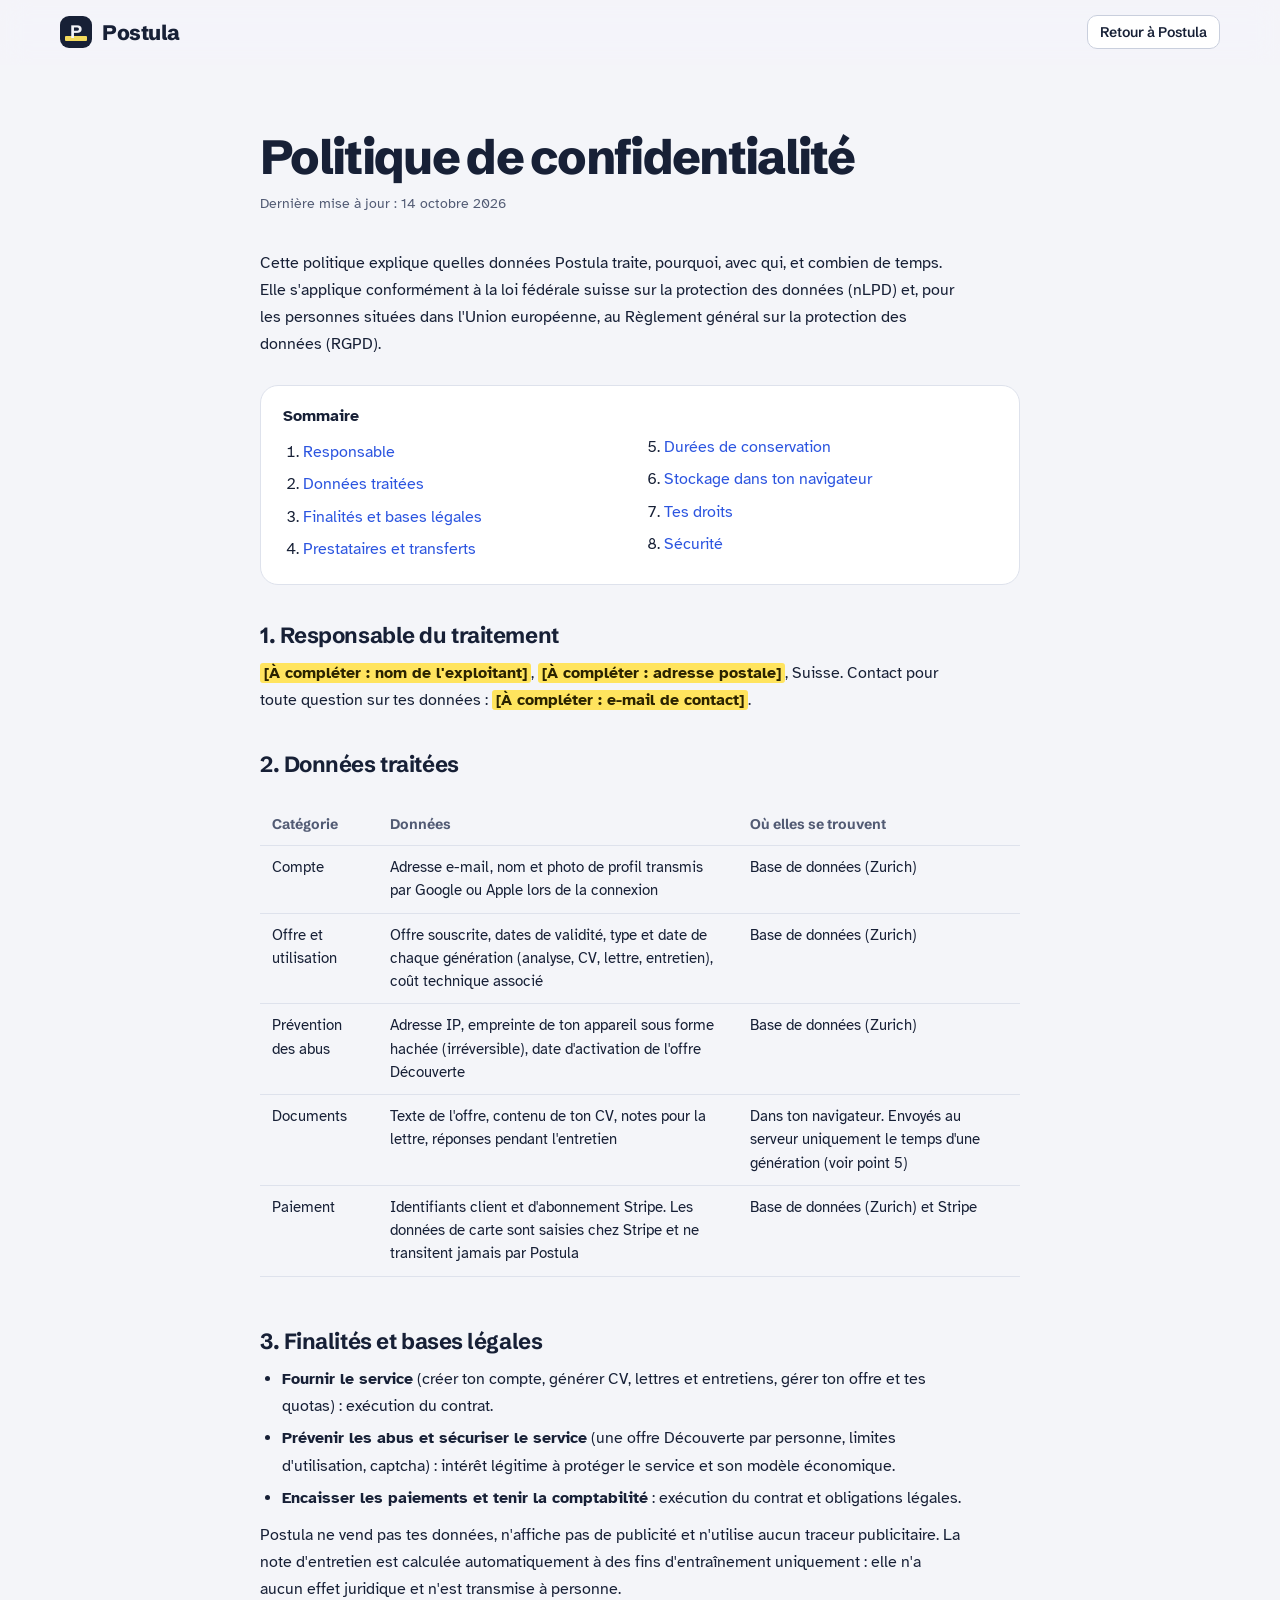
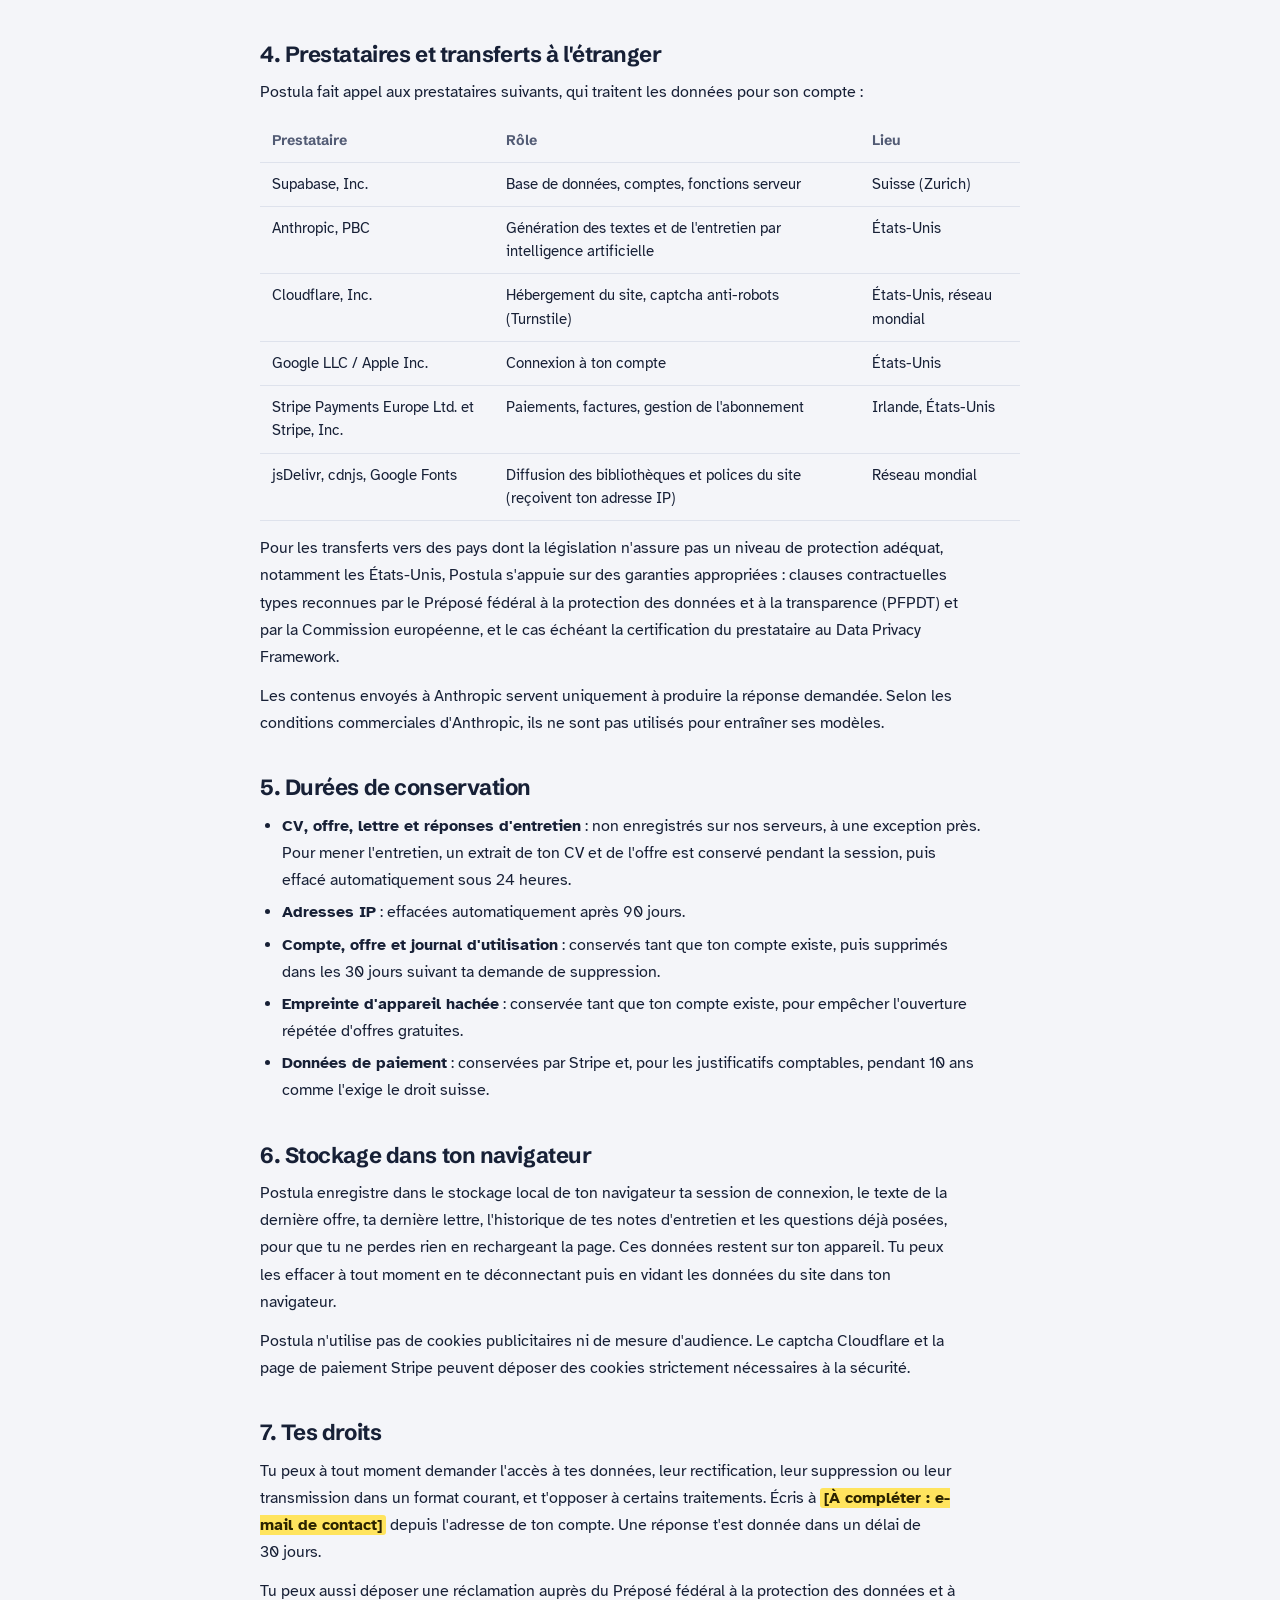
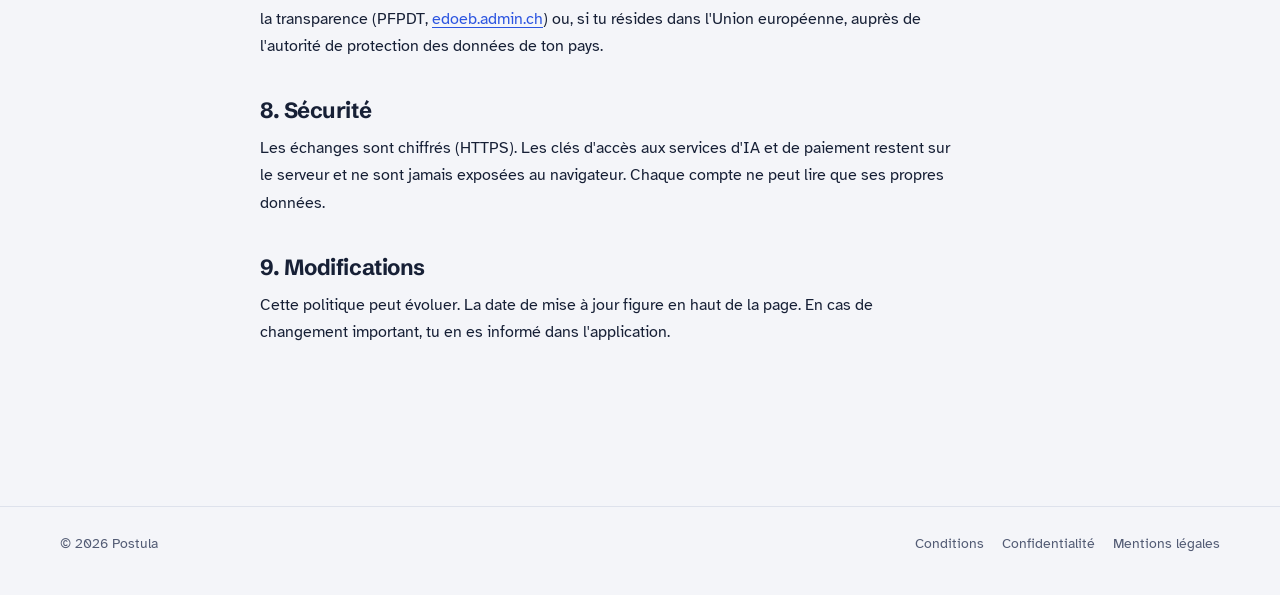
==== web/confidentialite.html @ b0cf96fc "Nouvelle interface, pages légales et durées de conservation - Identité « dossier de candidature » : " ====
<!doctype html>
<html lang="fr">
<head>
<meta charset="utf-8">
<meta name="viewport" content="width=device-width,initial-scale=1,viewport-fit=cover">
<title>Confidentialité · Postula</title>
<meta name="description" content="Quelles données Postula traite, pourquoi, avec qui et combien de temps. Conforme nLPD et RGPD.">
<link rel="icon" href="data:image/svg+xml,%3Csvg xmlns='http://www.w3.org/2000/svg' viewBox='0 0 32 32'%3E%3Crect width='32' height='32' rx='9' fill='%23172036'/%3E%3Crect x='5' y='20' width='22' height='5' fill='%23FFE45E'/%3E%3Ctext x='16' y='23' font-family='Arial' font-weight='800' font-size='19' text-anchor='middle' fill='%23F4F5F9'%3EP%3C/text%3E%3C/svg%3E">
<link rel="preconnect" href="https://fonts.googleapis.com">
<link rel="preconnect" href="https://fonts.gstatic.com" crossorigin>
<link rel="stylesheet" href="https://fonts.googleapis.com/css2?family=Atkinson+Hyperlegible:ital,wght@0,400;0,700;1,400&family=Schibsted+Grotesk:wght@500;600;700;800&display=swap">
<link rel="stylesheet" href="styles.css">
</head>
<body>
<header class="top" id="top">
  <div class="wrap">
    <a class="brand" href="./" aria-label="Postula, accueil"><span class="mark" aria-hidden="true"><b>P</b></span><span class="name">Postula</span></a>
    <a class="btn sm" href="./">Retour à Postula</a>
  </div>
</header>
<main class="wrap"><article class="legal">
<h1>Politique de confidentialité</h1>
<p class="updated">Dernière mise à jour : 14 octobre 2026</p>
<p>Cette politique explique quelles données Postula traite, pourquoi, avec qui, et combien de temps. Elle s'applique conformément à la loi fédérale suisse sur la protection des données (nLPD) et, pour les personnes situées dans l'Union européenne, au Règlement général sur la protection des données (RGPD).</p>

<nav class="toc" aria-label="Sommaire"><b>Sommaire</b><ol>
  <li><a href="#responsable">Responsable</a></li><li><a href="#donnees">Données traitées</a></li>
  <li><a href="#finalites">Finalités et bases légales</a></li><li><a href="#prestataires">Prestataires et transferts</a></li>
  <li><a href="#durees">Durées de conservation</a></li><li><a href="#navigateur">Stockage dans ton navigateur</a></li>
  <li><a href="#droits">Tes droits</a></li><li><a href="#securite">Sécurité</a></li>
</ol></nav>

<h2 id="responsable">1. Responsable du traitement</h2>
<p><span class="fill">[À compléter : nom de l'exploitant]</span>, <span class="fill">[À compléter : adresse postale]</span>, Suisse. Contact pour toute question sur tes données : <span class="fill">[À compléter : e-mail de contact]</span>.</p>

<h2 id="donnees">2. Données traitées</h2>
<div class="tw"><table>
  <thead><tr><th>Catégorie</th><th>Données</th><th>Où elles se trouvent</th></tr></thead>
  <tbody>
    <tr><td>Compte</td><td>Adresse e-mail, nom et photo de profil transmis par Google ou Apple lors de la connexion</td><td>Base de données (Zurich)</td></tr>
    <tr><td>Offre et utilisation</td><td>Offre souscrite, dates de validité, type et date de chaque génération (analyse, CV, lettre, entretien), coût technique associé</td><td>Base de données (Zurich)</td></tr>
    <tr><td>Prévention des abus</td><td>Adresse IP, empreinte de ton appareil sous forme hachée (irréversible), date d'activation de l'offre Découverte</td><td>Base de données (Zurich)</td></tr>
    <tr><td>Documents</td><td>Texte de l'offre, contenu de ton CV, notes pour la lettre, réponses pendant l'entretien</td><td>Dans ton navigateur. Envoyés au serveur uniquement le temps d'une génération (voir point 5)</td></tr>
    <tr><td>Paiement</td><td>Identifiants client et d'abonnement Stripe. Les données de carte sont saisies chez Stripe et ne transitent jamais par Postula</td><td>Base de données (Zurich) et Stripe</td></tr>
  </tbody>
</table></div>

<h2 id="finalites">3. Finalités et bases légales</h2>
<ul>
  <li><b>Fournir le service</b> (créer ton compte, générer CV, lettres et entretiens, gérer ton offre et tes quotas) : exécution du contrat.</li>
  <li><b>Prévenir les abus et sécuriser le service</b> (une offre Découverte par personne, limites d'utilisation, captcha) : intérêt légitime à protéger le service et son modèle économique.</li>
  <li><b>Encaisser les paiements et tenir la comptabilité</b> : exécution du contrat et obligations légales.</li>
</ul>
<p>Postula ne vend pas tes données, n'affiche pas de publicité et n'utilise aucun traceur publicitaire. La note d'entretien est calculée automatiquement à des fins d'entraînement uniquement : elle n'a aucun effet juridique et n'est transmise à personne.</p>

<h2 id="prestataires">4. Prestataires et transferts à l'étranger</h2>
<p>Postula fait appel aux prestataires suivants, qui traitent les données pour son compte :</p>
<div class="tw"><table>
  <thead><tr><th>Prestataire</th><th>Rôle</th><th>Lieu</th></tr></thead>
  <tbody>
    <tr><td>Supabase, Inc.</td><td>Base de données, comptes, fonctions serveur</td><td>Suisse (Zurich)</td></tr>
    <tr><td>Anthropic, PBC</td><td>Génération des textes et de l'entretien par intelligence artificielle</td><td>États-Unis</td></tr>
    <tr><td>Cloudflare, Inc.</td><td>Hébergement du site, captcha anti-robots (Turnstile)</td><td>États-Unis, réseau mondial</td></tr>
    <tr><td>Google LLC / Apple Inc.</td><td>Connexion à ton compte</td><td>États-Unis</td></tr>
    <tr><td>Stripe Payments Europe Ltd. et Stripe, Inc.</td><td>Paiements, factures, gestion de l'abonnement</td><td>Irlande, États-Unis</td></tr>
    <tr><td>jsDelivr, cdnjs, Google Fonts</td><td>Diffusion des bibliothèques et polices du site (reçoivent ton adresse IP)</td><td>Réseau mondial</td></tr>
  </tbody>
</table></div>
<p>Pour les transferts vers des pays dont la législation n'assure pas un niveau de protection adéquat, notamment les États-Unis, Postula s'appuie sur des garanties appropriées : clauses contractuelles types reconnues par le Préposé fédéral à la protection des données et à la transparence (PFPDT) et par la Commission européenne, et le cas échéant la certification du prestataire au Data Privacy Framework.</p>
<p>Les contenus envoyés à Anthropic servent uniquement à produire la réponse demandée. Selon les conditions commerciales d'Anthropic, ils ne sont pas utilisés pour entraîner ses modèles.</p>

<h2 id="durees">5. Durées de conservation</h2>
<ul>
  <li><b>CV, offre, lettre et réponses d'entretien</b> : non enregistrés sur nos serveurs, à une exception près. Pour mener l'entretien, un extrait de ton CV et de l'offre est conservé pendant la session, puis effacé automatiquement sous 24&nbsp;heures.</li>
  <li><b>Adresses IP</b> : effacées automatiquement après 90&nbsp;jours.</li>
  <li><b>Compte, offre et journal d'utilisation</b> : conservés tant que ton compte existe, puis supprimés dans les 30&nbsp;jours suivant ta demande de suppression.</li>
  <li><b>Empreinte d'appareil hachée</b> : conservée tant que ton compte existe, pour empêcher l'ouverture répétée d'offres gratuites.</li>
  <li><b>Données de paiement</b> : conservées par Stripe et, pour les justificatifs comptables, pendant 10&nbsp;ans comme l'exige le droit suisse.</li>
</ul>

<h2 id="navigateur">6. Stockage dans ton navigateur</h2>
<p>Postula enregistre dans le stockage local de ton navigateur ta session de connexion, le texte de la dernière offre, ta dernière lettre, l'historique de tes notes d'entretien et les questions déjà posées, pour que tu ne perdes rien en rechargeant la page. Ces données restent sur ton appareil. Tu peux les effacer à tout moment en te déconnectant puis en vidant les données du site dans ton navigateur.</p>
<p>Postula n'utilise pas de cookies publicitaires ni de mesure d'audience. Le captcha Cloudflare et la page de paiement Stripe peuvent déposer des cookies strictement nécessaires à la sécurité.</p>

<h2 id="droits">7. Tes droits</h2>
<p>Tu peux à tout moment demander l'accès à tes données, leur rectification, leur suppression ou leur transmission dans un format courant, et t'opposer à certains traitements. Écris à <span class="fill">[À compléter : e-mail de contact]</span> depuis l'adresse de ton compte. Une réponse t'est donnée dans un délai de 30&nbsp;jours.</p>
<p>Tu peux aussi déposer une réclamation auprès du Préposé fédéral à la protection des données et à la transparence (PFPDT, <a href="https://www.edoeb.admin.ch" rel="noopener">edoeb.admin.ch</a>) ou, si tu résides dans l'Union européenne, auprès de l'autorité de protection des données de ton pays.</p>

<h2 id="securite">8. Sécurité</h2>
<p>Les échanges sont chiffrés (HTTPS). Les clés d'accès aux services d'IA et de paiement restent sur le serveur et ne sont jamais exposées au navigateur. Chaque compte ne peut lire que ses propres données.</p>

<h2>9. Modifications</h2>
<p>Cette politique peut évoluer. La date de mise à jour figure en haut de la page. En cas de changement important, tu en es informé dans l'application.</p>
</article></main>
<footer class="site">
  <div class="wrap">
    <span>© 2026 Postula</span>
    <nav aria-label="Informations légales"><a href="conditions.html">Conditions</a><a href="confidentialite.html">Confidentialité</a><a href="mentions-legales.html">Mentions légales</a></nav>
  </div>
</footer>
<script>addEventListener("scroll",()=>document.getElementById("top").classList.toggle("scrolled",scrollY>4),{passive:true})</script>
</body>
</html>
---- web/styles.css ----
/* Postula — « le dossier de candidature »
   Concept : une table de travail claire où l'on pose des documents. Le CV est une vraie feuille,
   les changements sont surlignés au marqueur (le seul élément vif), l'encre bleue guide l'action.
   Rayons selon le rôle : contrôle 10, panneau 18, feuille de papier 4. */
:root{
  --paper:#F4F5F9;      /* fond : table de travail, blanc froid */
  --sheet:#FFFFFF;      /* panneaux et feuilles */
  --ink:#172036;        /* texte, bouton principal */
  --ink-2:#525B74;      /* texte secondaire */
  --line:#DEE2EC;
  --line-2:#C9CFDD;
  --blue:#2C55E0;       /* encre : liens, focus, étape en cours */
  --blue-soft:#E9EEFF;
  --marker:#FFE45E;     /* surligneur : ce qui a changé, mots-clés */
  --marker-ink:#2B2300;
  --good:#1D8556; --warn:#9E6305; --danger:#C23A1C;
  --on-ink:#FFFFFF;
  --studio:#172036; --on-studio:#FFFFFF;  /* panneau du recruteur, sombre dans les deux thèmes */
  --shadow-sheet:0 1px 2px rgba(23,32,54,.06),0 8px 24px -12px rgba(23,32,54,.22);
  --shadow-float:0 18px 50px -20px rgba(23,32,54,.35);
  --f-display:"Schibsted Grotesk","Helvetica Neue",Arial,system-ui,sans-serif;
  --f-body:"Atkinson Hyperlegible","Segoe UI",system-ui,-apple-system,sans-serif;
  --r-ctl:10px; --r-panel:18px; --r-sheet:4px;
  --ease:cubic-bezier(.2,.7,.2,1);
  /* compat. ancien code */
  --bg:var(--paper); --surface:var(--sheet); --mute:var(--ink-2); --accent:var(--blue); --mark:var(--marker); --mark-ink:var(--marker-ink);
}
@media (prefers-color-scheme: dark){:root:not([data-theme="light"]){
  --paper:#0E1320; --sheet:#161D2F; --ink:#E8ECF6; --ink-2:#A2ABC2; --line:#283150; --line-2:#36406A;
  --blue:#8DA8FF; --blue-soft:#1C2748; --marker:#EBD24B; --marker-ink:#231C00;
  --good:#5CCB92; --warn:#E5B04A; --danger:#FF8D70; --on-ink:#0E1320; --studio:#070A13; --on-studio:#E8ECF6;
  --shadow-sheet:0 1px 2px rgba(0,0,0,.3),0 10px 30px -14px rgba(0,0,0,.6);
  --shadow-float:0 20px 60px -20px rgba(0,0,0,.7);
  color-scheme:dark}}
:root[data-theme="dark"]{
  --paper:#0E1320; --sheet:#161D2F; --ink:#E8ECF6; --ink-2:#A2ABC2; --line:#283150; --line-2:#36406A;
  --blue:#8DA8FF; --blue-soft:#1C2748; --marker:#EBD24B; --marker-ink:#231C00;
  --good:#5CCB92; --warn:#E5B04A; --danger:#FF8D70; --on-ink:#0E1320; --studio:#070A13; --on-studio:#E8ECF6;
  --shadow-sheet:0 1px 2px rgba(0,0,0,.3),0 10px 30px -14px rgba(0,0,0,.6);
  --shadow-float:0 20px 60px -20px rgba(0,0,0,.7);
  color-scheme:dark}

*,*::before,*::after{box-sizing:border-box}
html{scroll-behavior:smooth;-webkit-text-size-adjust:100%}
@media (prefers-reduced-motion:reduce){html{scroll-behavior:auto}}
body{margin:0;background:var(--paper);color:var(--ink);font-family:var(--f-body);font-size:16px;line-height:1.55;-webkit-font-smoothing:antialiased}
img{max-width:100%}
[hidden]{display:none!important}
a{color:var(--blue);text-underline-offset:3px}
::selection{background:var(--marker);color:var(--marker-ink)}

.wrap{max-width:1200px;margin:0 auto;padding-left:max(20px,env(safe-area-inset-left,0px));padding-right:max(20px,env(safe-area-inset-right,0px))}
main.wrap{padding-block:28px 64px}

/* ---------- En-tête ---------- */
header.top{position:sticky;top:0;z-index:30;background:color-mix(in srgb,var(--paper) 82%,transparent);backdrop-filter:saturate(1.4) blur(14px);-webkit-backdrop-filter:saturate(1.4) blur(14px);border-bottom:1px solid transparent;transition:border-color .2s}
header.top.scrolled{border-bottom-color:var(--line)}
header.top .wrap{display:flex;align-items:center;justify-content:space-between;gap:16px;min-height:64px;padding-block:10px}
.brand{display:flex;align-items:center;gap:10px;text-decoration:none;color:var(--ink)}
.brand .mark{width:32px;height:32px;border-radius:9px;background:var(--ink);color:var(--paper);display:grid;place-items:center;font-family:var(--f-display);font-weight:800;font-size:18px;position:relative;overflow:hidden}
.brand .mark::after{content:"";position:absolute;left:5px;right:5px;bottom:7px;height:5px;background:var(--marker);opacity:.95;border-radius:1px;mix-blend-mode:normal;z-index:0}
.brand .mark b{position:relative;z-index:1}
.brand .name{font-family:var(--f-display);font-weight:800;font-size:21px;letter-spacing:-.02em}
.account{display:flex;align-items:center;gap:8px;min-width:0;flex-wrap:wrap;justify-content:flex-end}
.acc-plan{display:flex;flex-direction:column;align-items:flex-end;line-height:1.2;min-width:0}
.acc-quota{display:flex;gap:6px;flex-wrap:wrap;font-size:13px;color:var(--ink-2);font-variant-numeric:tabular-nums}
.acc-quota span[aria-hidden]{color:var(--line-2)}
.acc-menu{position:relative}
.acc-menu summary{list-style:none;cursor:pointer;width:38px;height:38px;border-radius:50%;background:var(--blue-soft);color:var(--blue);display:grid;place-items:center;font-family:var(--f-display);font-weight:700;font-size:15px;border:1px solid var(--line)}
.acc-menu summary::-webkit-details-marker{display:none}
.acc-menu summary:focus-visible{outline:2px solid var(--blue);outline-offset:2px}
.acc-pop{position:absolute;right:0;top:calc(100% + 8px);width:min(300px,calc(100vw - 32px));background:var(--sheet);border:1px solid var(--line);border-radius:14px;box-shadow:var(--shadow-float);padding:8px;display:flex;flex-direction:column;gap:2px;z-index:40;animation:pop .16s var(--ease)}
.acc-pop .acc-email{padding:8px 10px 10px;font-size:13px;color:var(--ink-2);border-bottom:1px solid var(--line);margin-bottom:4px;overflow:hidden;text-overflow:ellipsis;white-space:nowrap}
.acc-pop .btn{justify-content:flex-start;width:100%;border-color:transparent;background:transparent;font-weight:500}
.acc-pop .btn:hover{background:var(--paper)}
@keyframes pop{from{opacity:0;transform:translateY(-4px) scale(.98)}to{opacity:1;transform:none}}
@media (max-width:640px){.acc-plan .acc-quota{display:none}}

/* ---------- Typographie ---------- */
h1,h2,h3{font-family:var(--f-display);color:var(--ink);text-wrap:balance;margin:0}
h1{font-weight:800;letter-spacing:-.035em;line-height:1.02}
h2{font-weight:700;font-size:clamp(22px,2.4vw,26px);letter-spacing:-.02em;line-height:1.15}
h3{font-weight:700;font-size:17px;letter-spacing:-.01em;line-height:1.25}
p{margin:0}
.lede{color:var(--ink-2);font-size:15px;max-width:62ch}
.hint{color:var(--ink-2);font-size:13.5px;margin-top:6px}
label{font-family:var(--f-display);font-weight:600;font-size:14px;display:block;margin-bottom:7px;color:var(--ink)}

/* ---------- Contrôles ---------- */
input[type=text],input[type=url],textarea,select{width:100%;font:inherit;font-size:15px;color:var(--ink);background:var(--paper);border:1px solid var(--line);border-radius:var(--r-ctl);padding:11px 13px;transition:border-color .15s,background .15s,box-shadow .15s}
input:hover,textarea:hover,select:hover{border-color:var(--line-2)}
input:focus,textarea:focus,select:focus{outline:none;border-color:var(--blue);background:var(--sheet);box-shadow:0 0 0 4px color-mix(in srgb,var(--blue) 18%,transparent)}
textarea{resize:vertical;min-height:120px;line-height:1.55}
.row{display:flex;gap:10px;flex-wrap:wrap;align-items:center}
.row>*{min-width:0}
.stack{display:flex;flex-direction:column;gap:16px}

.btn{appearance:none;border:1px solid var(--line-2);background:var(--sheet);color:var(--ink);font-family:var(--f-display);font-weight:600;font-size:15px;line-height:1;padding:12px 18px;border-radius:var(--r-ctl);cursor:pointer;display:inline-flex;align-items:center;justify-content:center;gap:8px;text-decoration:none;transition:transform .12s var(--ease),background .15s,border-color .15s,box-shadow .15s;-webkit-tap-highlight-color:transparent}
.btn:hover{border-color:var(--ink-2)}
.btn:active{transform:translateY(1px) scale(.99)}
.btn:focus-visible{outline:2px solid var(--blue);outline-offset:2px}
.btn.primary{background:var(--ink);border-color:var(--ink);color:var(--on-ink);box-shadow:0 6px 18px -10px rgba(23,32,54,.6)}
.btn.primary:hover{background:color-mix(in srgb,var(--ink) 88%,var(--blue))}
.btn.ghost{border-color:transparent;background:transparent;color:var(--blue);padding-inline:12px}
.btn.ghost:hover{background:var(--blue-soft)}
.btn.sm{padding:9px 12px;font-size:14px}
.btn.lg{padding:15px 22px;font-size:16px}
.btn[disabled]{opacity:.45;pointer-events:none}

.pill{display:inline-flex;align-items:center;gap:6px;font-size:13px;font-weight:600;padding:4px 10px;border-radius:999px;background:var(--paper);border:1px solid var(--line);color:var(--ink-2);font-family:var(--f-display);white-space:nowrap}
.pill.ok{color:var(--good);border-color:color-mix(in srgb,var(--good) 40%,transparent);background:color-mix(in srgb,var(--good) 8%,transparent)}
.pill.miss{color:var(--warn);border-color:color-mix(in srgb,var(--warn) 40%,transparent);background:color-mix(in srgb,var(--warn) 8%,transparent)}
.pill.ex{background:var(--marker);color:var(--marker-ink);border-color:transparent}
.chips{display:flex;flex-wrap:wrap;gap:6px}

.msg{font-size:14.5px;padding:12px 14px;border-radius:var(--r-ctl);background:var(--paper);border:1px solid var(--line);animation:fadein .2s var(--ease)}
.msg.err{border-color:color-mix(in srgb,var(--danger) 45%,transparent);background:color-mix(in srgb,var(--danger) 7%,var(--sheet));color:var(--danger)}
.msg.info{border-color:color-mix(in srgb,var(--blue) 35%,transparent);background:var(--blue-soft);color:var(--ink)}
.msg a{color:inherit;font-weight:700}
@keyframes fadein{from{opacity:0;transform:translateY(3px)}to{opacity:1;transform:none}}

.kv{display:grid;grid-template-columns:auto minmax(0,1fr);gap:6px 16px;font-size:15px;margin:0}
.kv dt{color:var(--ink-2)} .kv dd{margin:0;font-weight:700}
ul.clean{margin:0;padding-left:20px} ul.clean li{margin:3px 0} ul.clean li::marker{color:var(--ink-2)}
.spinner{width:15px;height:15px;border:2px solid currentColor;border-right-color:transparent;border-radius:50%;animation:spin .7s linear infinite;display:inline-block;flex:none}
@keyframes spin{to{transform:rotate(360deg)}}

/* ---------- Panneaux ---------- */
.card{background:var(--sheet);border:1px solid var(--line);border-radius:var(--r-panel);padding:24px;min-width:0}
.grid{display:grid;grid-template-columns:minmax(0,5fr) minmax(0,7fr);gap:22px;align-items:start}
@media (max-width:920px){.grid{grid-template-columns:minmax(0,1fr)}}
@media (max-width:520px){.card{padding:18px;border-radius:16px}}

/* ---------- Page d'accueil ---------- */
.hero{display:grid;grid-template-columns:minmax(0,1.05fr) minmax(0,.95fr);gap:56px;align-items:center;padding-block:48px 64px}
@media (max-width:960px){.hero{grid-template-columns:minmax(0,1fr);gap:36px;padding-block:28px 40px}}
.hero h1{font-size:clamp(40px,6.2vw,72px);max-width:12ch}
.hero .sub{font-size:clamp(17px,1.6vw,19px);color:var(--ink-2);max-width:46ch;margin-top:22px}
.login{margin-top:30px;display:flex;flex-direction:column;gap:10px;max-width:380px}
.btn.oauth{width:100%;justify-content:center;gap:12px;padding:15px 18px;font-size:16px;background:var(--sheet)}
.btn.oauth.google{background:var(--ink);color:var(--on-ink);border-color:var(--ink)}
.btn.oauth.google:hover{background:color-mix(in srgb,var(--ink) 88%,var(--blue))}
.btn.oauth .g{width:22px;height:22px;border-radius:50%;background:#fff;display:grid;place-items:center;flex:none}
.btn.oauth svg{width:16px;height:16px;flex:none}
.login .hint{margin-top:4px}
.freebie{margin-top:18px;display:flex;align-items:center;gap:10px;font-size:15px;color:var(--ink)}
.freebie b{font-family:var(--f-display)}

/* Démo : une feuille de CV qui se fait surligner, puis la note d'entretien */
.demo{position:relative;justify-self:center;width:min(100%,460px);aspect-ratio:4/4.6;max-width:100%}
.sheet{position:absolute;inset:0 8% 6% 0;background:var(--sheet);border-radius:var(--r-sheet);box-shadow:var(--shadow-sheet),0 0 0 1px var(--line);padding:34px 30px;display:flex;flex-direction:column;gap:13px;transform:rotate(-1.6deg)}
.sheet .who{display:flex;gap:14px;align-items:center;margin-bottom:6px}
.sheet .ph{width:46px;height:46px;border-radius:50%;background:linear-gradient(140deg,var(--blue-soft),var(--line));flex:none}
.sheet .nm{font-family:var(--f-display);font-weight:800;font-size:19px;letter-spacing:-.02em}
.sheet .tt{font-size:13px;color:var(--ink-2)}
.sheet .h{font-family:var(--f-display);font-weight:700;font-size:11.5px;color:var(--blue);margin-top:4px}
.sheet .ln{font-size:12.5px;line-height:1.35;color:var(--ink);position:relative;width:fit-content;max-width:100%}
.sheet .ln.mute{color:var(--ink-2)}
.sheet .ln mark{background:linear-gradient(transparent 12%,var(--marker) 12%,var(--marker) 88%,transparent 88%) no-repeat 0 0/0% 100%;color:inherit;padding:0 1px;animation:sweep .7s var(--ease) var(--d,.3s) forwards}
@keyframes sweep{to{background-size:100% 100%}}
.stamp{position:absolute;right:0;bottom:0;width:58%;background:var(--ink);color:var(--on-ink);border-radius:16px;padding:18px 20px;box-shadow:var(--shadow-float);transform:rotate(2deg);opacity:0;animation:land .5s var(--ease) 2.5s forwards}
.stamp .k{font-size:12.5px;opacity:.75}
.stamp .n{font-family:var(--f-display);font-weight:800;font-size:44px;letter-spacing:-.03em;line-height:1;margin:6px 0 8px;font-variant-numeric:tabular-nums}
.stamp .n small{font-size:18px;opacity:.6;font-weight:600}
.stamp .tip{font-size:13px;line-height:1.4;opacity:.9}
@keyframes land{from{opacity:0;transform:translateY(14px) rotate(5deg) scale(.96)}to{opacity:1;transform:rotate(2deg)}}
@media (prefers-reduced-motion:reduce){.sheet .ln mark{animation:none;background-size:100% 100%}.stamp{animation:none;opacity:1}}

.section{padding-block:56px;border-top:1px solid var(--line)}
.section h2{font-size:clamp(26px,3.2vw,36px);max-width:22ch}
.how{display:grid;grid-template-columns:repeat(3,minmax(0,1fr));gap:28px;margin:30px 0 0;padding:0;list-style:none;counter-reset:how}
@media (max-width:860px){.how{grid-template-columns:minmax(0,1fr);gap:22px}}
.how li{counter-increment:how;display:flex;flex-direction:column;gap:8px;padding-top:18px;border-top:2px solid var(--ink)}
.how li::before{content:counter(how);font-family:var(--f-display);font-weight:800;font-size:15px;color:var(--blue)}
.how h3{font-size:19px}
.how p{color:var(--ink-2);font-size:15px}

.plans{display:grid;grid-template-columns:repeat(3,minmax(0,1fr));gap:16px}
.section .plans{margin-top:30px}
@media (max-width:900px){.plans{grid-template-columns:minmax(0,1fr)}}
.plan{background:var(--sheet);border:1px solid var(--line);border-radius:var(--r-panel);padding:22px;display:flex;flex-direction:column;gap:12px;position:relative}
.plan.best{border-color:var(--ink);box-shadow:0 0 0 1px var(--ink),var(--shadow-sheet)}
.plan .pill{align-self:flex-start}
.plan .price{font-family:var(--f-display);font-weight:800;font-size:38px;letter-spacing:-.03em;font-variant-numeric:tabular-nums;line-height:1}
.plan .price small{font-family:var(--f-body);font-size:14px;font-weight:400;color:var(--ink-2);letter-spacing:0}
.plan ul{flex:1;font-size:15px}
.plan .btn{width:100%}
.free-line{margin-top:16px;color:var(--ink-2);font-size:15px}

.faq{margin-top:26px;max-width:760px;display:flex;flex-direction:column}
.faq details{border-bottom:1px solid var(--line)}
.faq summary{cursor:pointer;list-style:none;padding:18px 36px 18px 0;font-family:var(--f-display);font-weight:600;font-size:17px;position:relative}
.faq summary::-webkit-details-marker{display:none}
.faq summary::after{content:"";position:absolute;right:6px;top:50%;width:10px;height:10px;border-right:2px solid var(--ink-2);border-bottom:2px solid var(--ink-2);transform:translateY(-70%) rotate(45deg);transition:transform .2s var(--ease)}
.faq details[open] summary::after{transform:translateY(-30%) rotate(-135deg)}
.faq summary:focus-visible{outline:2px solid var(--blue);outline-offset:2px;border-radius:6px}
.faq details p{padding:0 0 18px;color:var(--ink-2);max-width:66ch}

footer.site{border-top:1px solid var(--line);margin-top:24px}
footer.site .wrap{display:flex;justify-content:space-between;align-items:center;gap:16px;flex-wrap:wrap;padding-block:26px 40px;font-size:14px;color:var(--ink-2)}
footer.site nav{display:flex;gap:18px;flex-wrap:wrap}
footer.site a{color:var(--ink-2);text-decoration:none}
footer.site a:hover{color:var(--ink);text-decoration:underline}

/* ---------- Application : étapes ---------- */
.steps{position:sticky;top:64px;z-index:20;background:color-mix(in srgb,var(--paper) 88%,transparent);backdrop-filter:blur(12px);-webkit-backdrop-filter:blur(12px);margin:0 calc(-1 * max(20px,env(safe-area-inset-left,0px))) 22px;padding:12px max(20px,env(safe-area-inset-left,0px))}
.steps ol{list-style:none;margin:0;padding:0;display:grid;grid-template-columns:repeat(4,minmax(0,1fr));position:relative}
.steps ol::before,.steps ol::after{content:"";position:absolute;top:17px;left:12.5%;right:12.5%;height:2px;background:var(--line);border-radius:2px}
.steps ol::after{background:var(--ink);right:auto;width:calc(75% * var(--p,0));transition:width .45s var(--ease)}
.steps li{display:flex;justify-content:center;position:relative;z-index:1}
.steps button{appearance:none;border:0;background:none;cursor:pointer;display:flex;flex-direction:column;align-items:center;gap:6px;color:var(--ink-2);font:inherit;padding:0 4px;-webkit-tap-highlight-color:transparent}
.steps .n{width:36px;height:36px;border-radius:50%;display:grid;place-items:center;background:var(--sheet);border:2px solid var(--line-2);font-family:var(--f-display);font-weight:700;font-size:15px;color:var(--ink-2);transition:all .25s var(--ease)}
.steps .t{font-family:var(--f-display);font-weight:600;font-size:14px}
.steps button[aria-current="step"]{color:var(--ink)}
.steps button[aria-current="step"] .n{background:var(--ink);border-color:var(--ink);color:var(--on-ink);box-shadow:0 0 0 5px color-mix(in srgb,var(--ink) 12%,transparent)}
.steps button.done .n{border-color:var(--ink);color:var(--ink)}
.steps button.done:not([aria-current]) .n{background:var(--sheet)}
.steps button:focus-visible .n{outline:2px solid var(--blue);outline-offset:3px}
section[data-step].enter{animation:stepin .32s var(--ease)}
@keyframes stepin{from{opacity:0;transform:translateY(8px)}to{opacity:1;transform:none}}
@media (prefers-reduced-motion:reduce){section[data-step].enter{animation:none}.steps ol::after{transition:none}}

#app>.card,#app>.msg{margin-bottom:22px}
.claim{border:1.5px solid var(--ink)}
#turnstileBox{min-height:65px}
.pay-banner{display:flex;gap:10px;align-items:center}
.plans-panel{box-shadow:var(--shadow-float)}

/* Étape 1 */
.offer-out .kv{margin-bottom:4px}
.empty-state{display:flex;flex-direction:column;gap:10px;align-items:flex-start;color:var(--ink-2)}
.empty-state .ghost-lines{display:flex;flex-direction:column;gap:9px;width:100%;margin-top:6px}
.empty-state .ghost-lines i{display:block;height:10px;border-radius:5px;background:var(--paper)}
.empty-state .ghost-lines i:nth-child(1){width:70%}.empty-state .ghost-lines i:nth-child(2){width:92%}.empty-state .ghost-lines i:nth-child(3){width:55%}.empty-state .ghost-lines i:nth-child(4){width:80%}

/* Étape 2 */
.drop{border:1.5px dashed var(--line-2);border-radius:var(--r-panel);padding:28px 20px;text-align:center;cursor:pointer;background:var(--paper);display:flex;flex-direction:column;align-items:center;gap:6px;transition:border-color .15s,background .15s;margin:0}
.drop:hover{border-color:var(--ink-2)}
.drop.over{border-color:var(--blue);background:var(--blue-soft)}
.drop svg{width:28px;height:28px;color:var(--ink-2);margin-bottom:4px}
.drop b{display:block;font-size:16px;font-family:var(--f-display)}
.drop .hint{margin:0;font-family:var(--f-body);font-weight:400}
.drop input{display:none}
.viewer{background:color-mix(in srgb,var(--paper) 60%,var(--line));border-radius:14px;min-height:460px;max-height:80vh;overflow:auto;padding:22px;position:relative}
.viewer canvas{display:block;margin:0 auto 18px;max-width:100%;height:auto;box-shadow:var(--shadow-sheet);background:#fff;border-radius:var(--r-sheet)}
.viewer .empty{color:var(--ink-2);text-align:center;padding:90px 20px;font-size:15px;display:flex;flex-direction:column;align-items:center;gap:12px}
.viewer .empty .sheet-ghost{width:120px;aspect-ratio:1/1.414;background:var(--sheet);border-radius:var(--r-sheet);box-shadow:var(--shadow-sheet);opacity:.8}
.viewer .docx-wrapper{background:transparent!important;padding:0!important}
.viewer .docx-wrapper>section.docx{box-shadow:var(--shadow-sheet)!important;margin-bottom:18px!important;border-radius:var(--r-sheet)}
.vtabs{display:inline-flex;gap:4px;padding:4px;background:var(--paper);border-radius:12px;border:1px solid var(--line);flex-wrap:wrap;align-self:flex-start}
.vtabs .btn{border:0;background:transparent;padding:8px 12px;font-size:14px;box-shadow:none}
.vtabs .btn.primary{background:var(--sheet);color:var(--ink);box-shadow:0 1px 3px rgba(23,32,54,.15)}
.changes{display:flex;flex-direction:column;gap:10px;max-height:480px;overflow:auto;padding-right:4px}
.chg{border:1px solid var(--line);border-radius:12px;padding:12px 14px;display:grid;grid-template-columns:auto minmax(0,1fr);gap:5px 12px;font-size:14.5px;cursor:pointer;transition:border-color .15s,background .15s;margin:0;font-family:var(--f-body);font-weight:400}
.chg:hover{border-color:var(--line-2)}
.chg:has(input:checked){background:color-mix(in srgb,var(--marker) 10%,var(--sheet))}
.chg input{margin-top:4px;accent-color:var(--ink);width:16px;height:16px}
.chg .before{color:var(--ink-2);text-decoration:line-through;text-decoration-color:color-mix(in srgb,var(--danger) 60%,transparent)}
.chg .after mark{background:var(--marker);color:var(--marker-ink);padding:0 2px;border-radius:2px}
.chg .why{color:var(--ink-2);font-size:13.5px}
.themes{display:grid;grid-template-columns:repeat(4,minmax(0,1fr));gap:10px}
@media (max-width:520px){.themes{grid-template-columns:repeat(2,minmax(0,1fr))}}
.theme{appearance:none;cursor:pointer;border:1px solid var(--line);border-radius:12px;padding:8px;display:flex;flex-direction:column;gap:7px;background:var(--sheet);color:var(--ink);font:inherit;transition:border-color .15s,transform .15s var(--ease),box-shadow .15s}
.theme:hover{transform:translateY(-2px);border-color:var(--line-2)}
.theme[aria-pressed="true"]{border-color:var(--ink);box-shadow:0 0 0 1.5px var(--ink)}
.theme:focus-visible{outline:2px solid var(--blue);outline-offset:2px}
.theme svg{width:100%;height:auto;border-radius:4px;background:#fff;box-shadow:0 0 0 1px var(--line)}
.theme span{font-size:13.5px;font-weight:600;font-family:var(--f-display)}
.photo{display:flex;gap:14px;align-items:center;border:1px solid var(--line);border-radius:14px;padding:12px 14px;flex-wrap:wrap}
.photo .ph{width:56px;height:56px;border-radius:50%;background:var(--paper);border:1px solid var(--line);flex:none;display:grid;place-items:center;color:var(--ink-2);font-size:11px;overflow:hidden}
.photo .ph img{width:100%;height:100%;object-fit:cover;display:block}
.photo .txt{flex:1 1 160px;min-width:0;display:flex;flex-direction:column;gap:2px}
.photo .txt label{display:flex;gap:8px;align-items:center;margin:0;cursor:pointer}
.photo input[type=checkbox]{accent-color:var(--ink);width:16px;height:16px}

/* Étape 3 */
.seg{display:inline-flex;padding:4px;gap:4px;background:var(--paper);border:1px solid var(--line);border-radius:12px;flex-wrap:wrap}
.seg button{appearance:none;border:0;background:none;cursor:pointer;padding:8px 14px;font:inherit;font-family:var(--f-display);font-size:14px;font-weight:600;color:var(--ink-2);border-radius:9px;transition:background .15s,color .15s}
.seg button[aria-pressed="true"]{background:var(--sheet);color:var(--ink);box-shadow:0 1px 3px rgba(23,32,54,.15)}
.seg button:focus-visible{outline:2px solid var(--blue);outline-offset:1px}
#letterText{font-family:var(--f-body);font-size:15.5px;line-height:1.65;background:var(--sheet);border-radius:var(--r-sheet);box-shadow:var(--shadow-sheet);border-color:var(--line);padding:28px 30px;min-height:520px}

/* Étape 4 — le studio d'entretien (panneau à l'encre, le moment fort de l'app) */
.room{display:grid;grid-template-columns:minmax(0,5fr) minmax(0,7fr);gap:22px;align-items:start}
@media (max-width:920px){.room{grid-template-columns:minmax(0,1fr)}}
.recruiter{display:flex;flex-direction:column;align-items:center;gap:14px;padding:30px 22px;text-align:center;background:var(--studio);color:var(--on-studio);border-color:color-mix(in srgb,var(--on-studio) 10%,var(--studio))}
.recruiter .who small,.recruiter .state{color:color-mix(in srgb,var(--on-studio) 70%,transparent)}
.recruiter .btn{background:transparent;color:var(--on-studio);border-color:color-mix(in srgb,var(--on-studio) 30%,transparent)}
.recruiter .btn:hover{border-color:var(--on-studio)}
.recruiter .btn.ghost{border-color:transparent;color:var(--marker)}
.avatar{width:116px;height:116px;border-radius:50%;background:color-mix(in srgb,var(--on-studio) 10%,transparent);display:grid;place-items:center;font-family:var(--f-display);font-weight:800;font-size:38px;color:var(--on-studio);position:relative}
.avatar::before,.avatar::after{content:"";position:absolute;inset:-7px;border-radius:50%;border:2px solid var(--marker);opacity:0}
.avatar.speaking::before{animation:ring 1.6s ease-out infinite}
.avatar.speaking::after{animation:ring 1.6s ease-out .8s infinite}
@keyframes ring{0%{opacity:.8;transform:scale(.95)}100%{opacity:0;transform:scale(1.22)}}
@media (prefers-reduced-motion:reduce){.avatar.speaking::before{animation:none;opacity:.7}.avatar.speaking::after{animation:none}}
.who b{font-family:var(--f-display);font-size:19px;display:block}
.who small{color:var(--ink-2);font-size:14px}
.clock{font-family:var(--f-display);font-size:56px;font-weight:800;font-variant-numeric:tabular-nums;letter-spacing:-.03em;line-height:1}
.clock.low{color:var(--marker)}
.bar{height:6px;width:100%;background:color-mix(in srgb,var(--on-studio) 14%,transparent);border-radius:6px;overflow:hidden}
.bar i{display:block;height:100%;background:var(--marker);width:100%;transition:width .25s linear}
.state{font-size:14px;min-height:22px;display:flex;gap:8px;align-items:center;justify-content:center}
.transcript{display:flex;flex-direction:column;gap:12px;max-height:440px;min-height:220px;overflow:auto;padding:4px;scroll-behavior:smooth}
.bub{max-width:86%;padding:12px 15px;border-radius:16px;font-size:15.5px;line-height:1.5;animation:fadein .25s var(--ease)}
.bub.r{background:var(--paper);border:1px solid var(--line);align-self:flex-start;border-bottom-left-radius:5px}
.bub.c{background:var(--ink);color:var(--on-ink);align-self:flex-end;border-bottom-right-radius:5px}
.bub .who{font-family:var(--f-display);font-size:12.5px;font-weight:700;opacity:.7;display:block;margin-bottom:3px}
.answer{display:flex;gap:10px;align-items:flex-end}
.answer textarea{min-height:68px}
.mic{appearance:none;cursor:pointer;width:54px;height:54px;border-radius:50%;display:grid;place-items:center;border:1px solid var(--line-2);background:var(--sheet);color:var(--ink);flex:none;transition:transform .12s,background .15s}
.mic:active{transform:scale(.96)}
.mic svg{width:22px;height:22px}
.mic.live{background:var(--danger);border-color:var(--danger);color:#fff;box-shadow:0 0 0 6px color-mix(in srgb,var(--danger) 18%,transparent)}
.mic:focus-visible{outline:2px solid var(--blue);outline-offset:2px}
@media (max-width:520px){.answer{flex-wrap:wrap}.answer textarea{flex:1 1 100%;order:-1}.answer .btn{flex:1}}

.score{display:flex;align-items:center;gap:24px;flex-wrap:wrap}
.score .big{font-family:var(--f-display);font-weight:800;font-size:76px;line-height:.9;letter-spacing:-.04em;font-variant-numeric:tabular-nums}
.score .big small{font-size:24px;color:var(--ink-2);font-weight:600;letter-spacing:0}
.crit{display:grid;grid-template-columns:minmax(0,1fr) 120px 34px;gap:10px 12px;align-items:center;font-size:14.5px}
.crit .m{height:8px;background:var(--paper);border-radius:8px;overflow:hidden}
.crit .m i{display:block;height:100%;background:var(--ink);border-radius:8px}
.crit .v{text-align:right;font-variant-numeric:tabular-nums;font-family:var(--f-display);font-weight:700}
.crit .c{grid-column:1/-1;color:var(--ink-2);font-size:13.5px;margin-top:-6px}
.hist{display:flex;align-items:flex-end;gap:10px;height:100px;padding-top:6px}
.hist div{flex:1;max-width:46px;display:flex;flex-direction:column;align-items:center;gap:4px;font-size:12px;color:var(--ink-2);font-variant-numeric:tabular-nums}
.hist i{display:block;width:100%;background:var(--line-2);border-radius:6px 6px 2px 2px;min-height:3px}
.hist div.cur i{background:var(--ink)}
.ax{border-left:3px solid var(--marker);padding:4px 0 4px 14px}
.ax b{display:block;font-family:var(--f-display)}
.ax p{margin:3px 0 0;font-size:15px}
.ax q{display:block;margin-top:6px;font-size:14.5px;color:var(--ink-2);font-style:italic}

/* ---------- Toast ---------- */
.toast{position:fixed;left:50%;bottom:calc(24px + env(safe-area-inset-bottom,0px));transform:translate(-50%,20px);background:var(--ink);color:var(--on-ink);padding:12px 18px;border-radius:12px;font-family:var(--f-display);font-weight:600;font-size:15px;box-shadow:var(--shadow-float);opacity:0;pointer-events:none;transition:opacity .2s,transform .25s var(--ease);z-index:60;max-width:calc(100vw - 32px)}
.toast.show{opacity:1;transform:translate(-50%,0)}

/* ---------- Pages légales ---------- */
.legal{max-width:760px;margin:0 auto;padding-block:40px 72px}
.legal h1{font-size:clamp(34px,5vw,48px);margin-bottom:10px}
.legal .updated{color:var(--ink-2);font-size:14px;margin-bottom:34px}
.legal h2{font-size:22px;margin:38px 0 12px}
.legal h3{font-size:17px;margin:22px 0 8px}
.legal p,.legal li{font-size:16px;line-height:1.7;max-width:70ch}
.legal p+p{margin-top:12px}
.legal ul{padding-left:22px;margin:10px 0}
.legal li{margin:5px 0}
.legal table{width:100%;border-collapse:collapse;font-size:15px;margin:14px 0}
.legal .tw{overflow-x:auto}
.legal th,.legal td{text-align:left;padding:10px 12px;border-bottom:1px solid var(--line);vertical-align:top}
.legal th{font-family:var(--f-display);font-weight:700;color:var(--ink-2);font-size:14px}
.legal .fill{background:var(--marker);color:var(--marker-ink);padding:0 4px;border-radius:3px;font-weight:700}
.legal .toc{background:var(--sheet);border:1px solid var(--line);border-radius:var(--r-panel);padding:18px 22px;margin-bottom:10px}
.legal .toc ol{margin:6px 0 0;padding-left:20px;columns:2;column-gap:28px}
@media (max-width:600px){.legal .toc ol{columns:1}}
.legal .toc a{text-decoration:none}
.legal .toc a:hover{text-decoration:underline}

@media (max-width:560px){
  .demo{aspect-ratio:auto;height:440px}
  .sheet{inset:0 4% 120px 0;padding:24px 22px;gap:10px}
  .stamp{width:72%;bottom:0}
  .stamp .n{font-size:38px}
}
.vtabs:empty{display:none}
.legal .toc{margin:26px 0 10px}
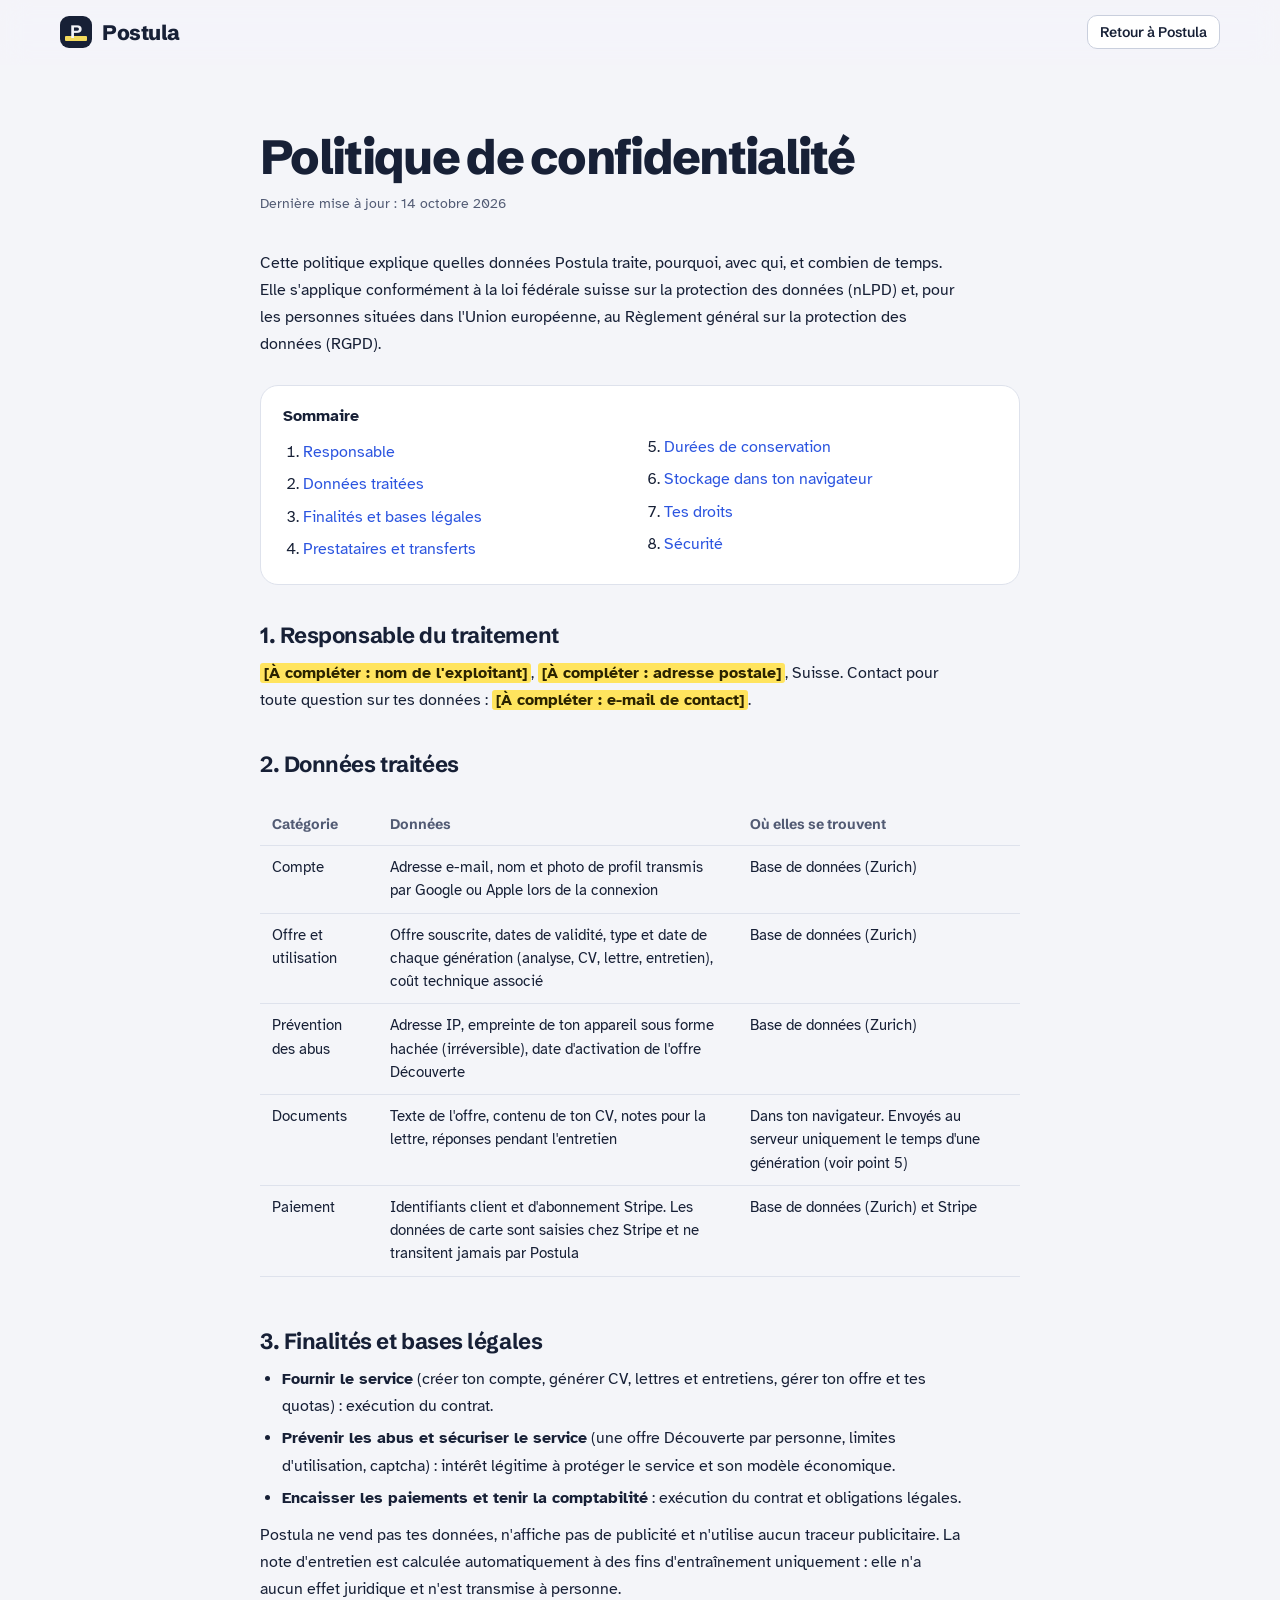
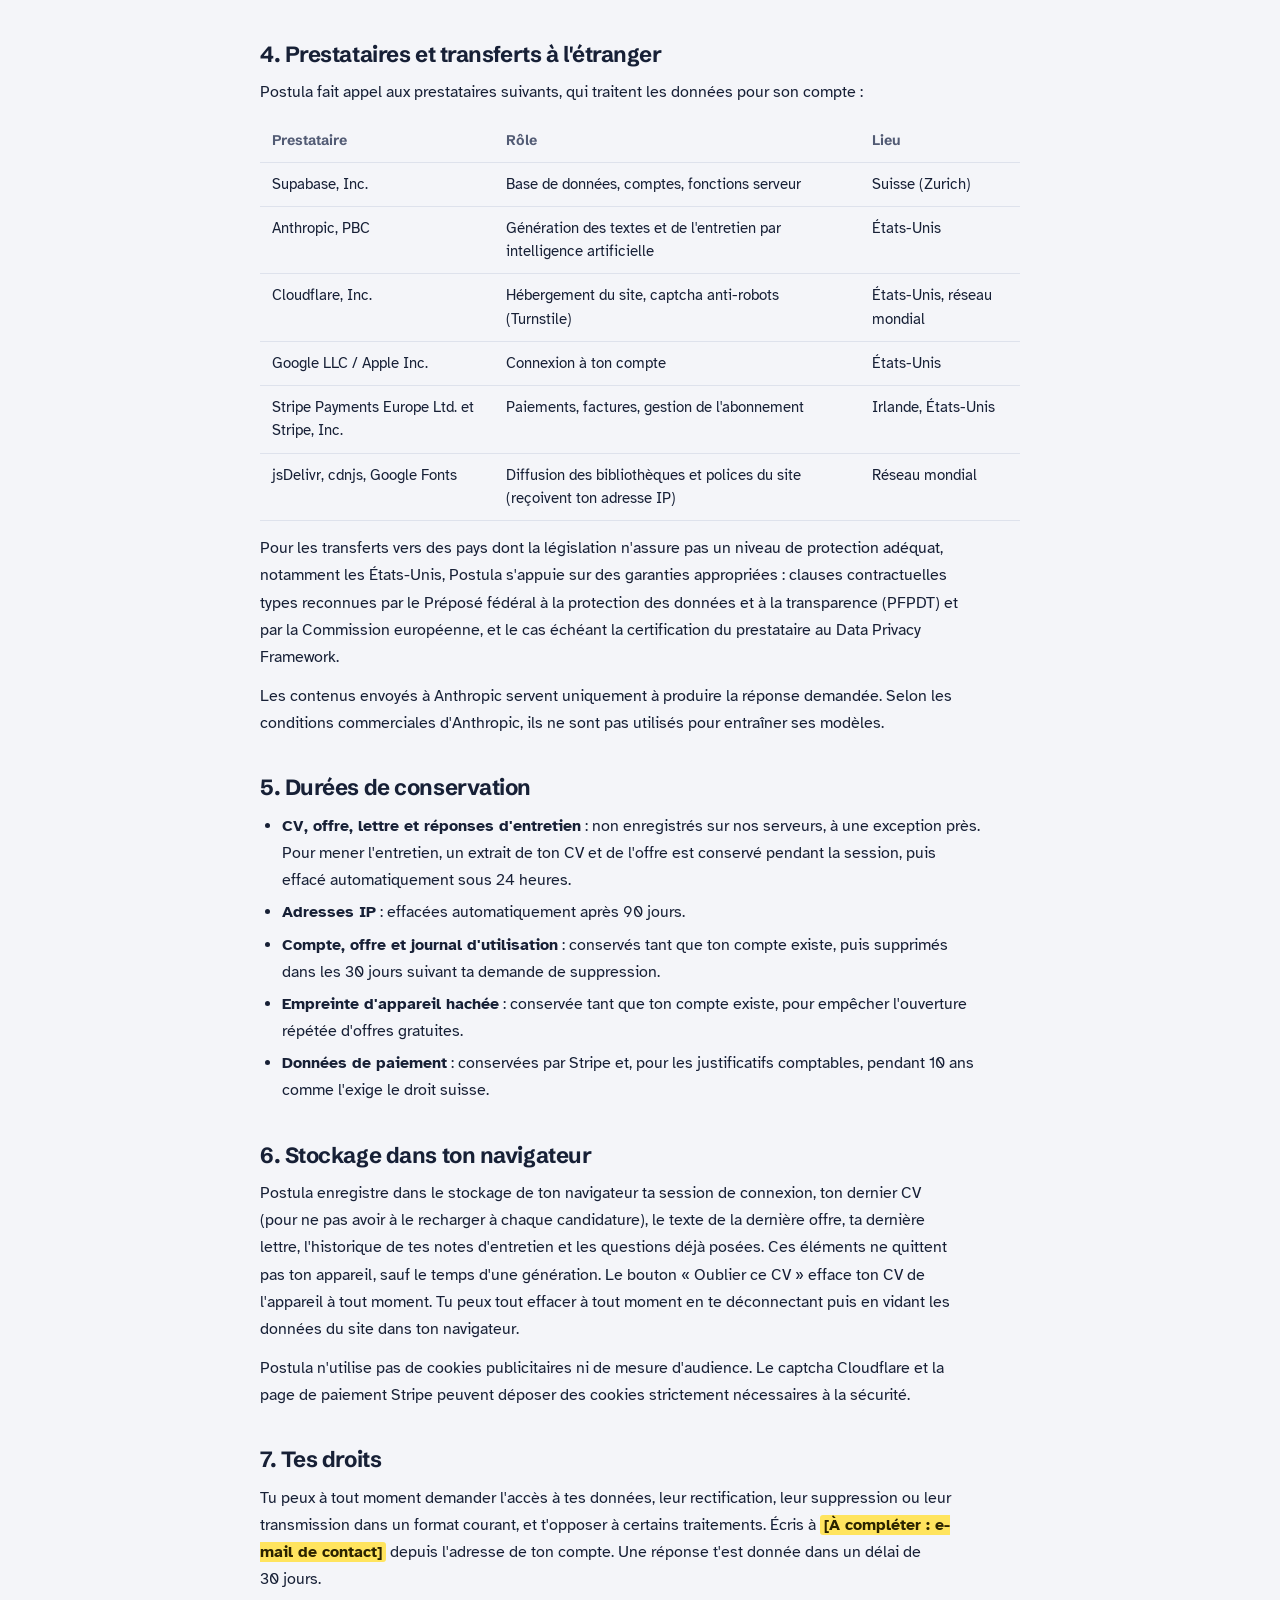
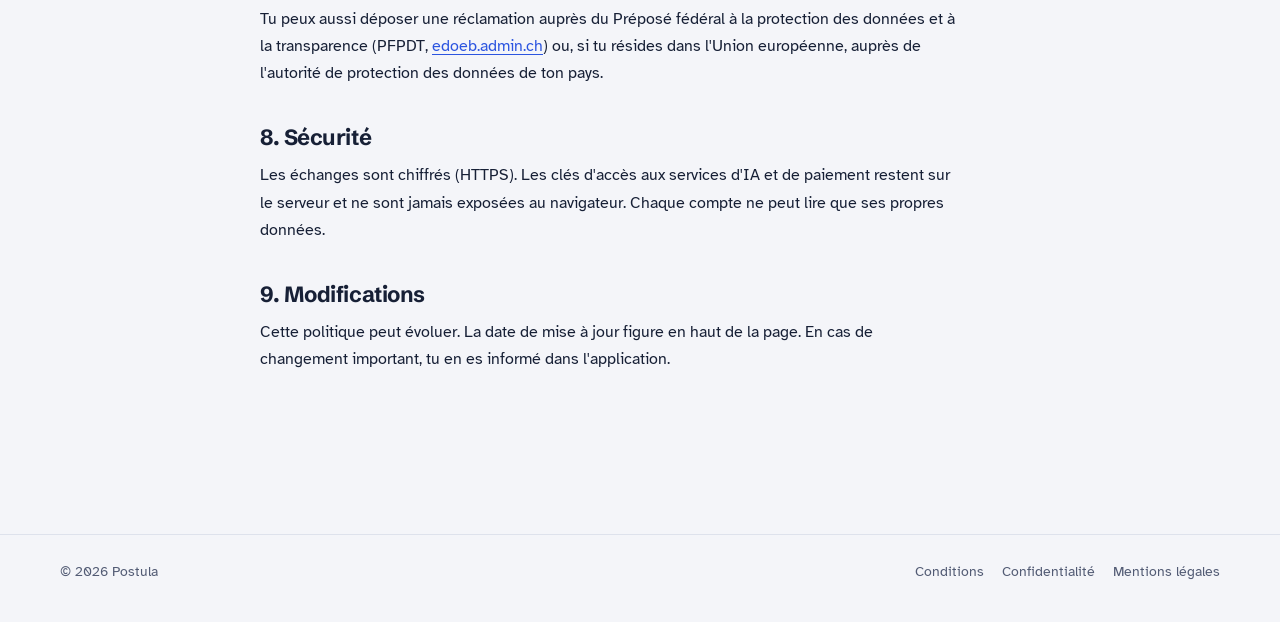
==== commit 2d4c4a25: "Fluidité : coller l'annonce en un geste, CV mémorisé, chargement non bloquant - Bouton « Coller l'an" ====
--- a/web/confidentialite.html
+++ b/web/confidentialite.html
@@ -79,7 +79,7 @@
 </ul>
 
 <h2 id="navigateur">6. Stockage dans ton navigateur</h2>
-<p>Postula enregistre dans le stockage local de ton navigateur ta session de connexion, le texte de la dernière offre, ta dernière lettre, l'historique de tes notes d'entretien et les questions déjà posées, pour que tu ne perdes rien en rechargeant la page. Ces données restent sur ton appareil. Tu peux les effacer à tout moment en te déconnectant puis en vidant les données du site dans ton navigateur.</p>
+<p>Postula enregistre dans le stockage de ton navigateur ta session de connexion, ton dernier CV (pour ne pas avoir à le recharger à chaque candidature), le texte de la dernière offre, ta dernière lettre, l'historique de tes notes d'entretien et les questions déjà posées. Ces éléments ne quittent pas ton appareil, sauf le temps d'une génération. Le bouton « Oublier ce CV » efface ton CV de l'appareil à tout moment. Tu peux tout effacer à tout moment en te déconnectant puis en vidant les données du site dans ton navigateur.</p>
 <p>Postula n'utilise pas de cookies publicitaires ni de mesure d'audience. Le captcha Cloudflare et la page de paiement Stripe peuvent déposer des cookies strictement nécessaires à la sécurité.</p>
 
 <h2 id="droits">7. Tes droits</h2>
--- a/web/styles.css
+++ b/web/styles.css
@@ -203,7 +203,7 @@
 footer.site a:hover{color:var(--ink);text-decoration:underline}
 
 /* ---------- Application : étapes ---------- */
-.steps{position:sticky;top:64px;z-index:20;background:color-mix(in srgb,var(--paper) 88%,transparent);backdrop-filter:blur(12px);-webkit-backdrop-filter:blur(12px);margin:0 calc(-1 * max(20px,env(safe-area-inset-left,0px))) 22px;padding:12px max(20px,env(safe-area-inset-left,0px))}
+.steps{position:sticky;top:var(--hdr,64px);z-index:20;background:color-mix(in srgb,var(--paper) 88%,transparent);backdrop-filter:blur(12px);-webkit-backdrop-filter:blur(12px);margin:0 calc(-1 * max(20px,env(safe-area-inset-left,0px))) 22px;padding:12px max(20px,env(safe-area-inset-left,0px))}
 .steps ol{list-style:none;margin:0;padding:0;display:grid;grid-template-columns:repeat(4,minmax(0,1fr));position:relative}
 .steps ol::before,.steps ol::after{content:"";position:absolute;top:17px;left:12.5%;right:12.5%;height:2px;background:var(--line);border-radius:2px}
 .steps ol::after{background:var(--ink);right:auto;width:calc(75% * var(--p,0));transition:width .45s var(--ease)}
@@ -365,3 +365,15 @@
 }
 .vtabs:empty{display:none}
 .legal .toc{margin:26px 0 10px}
+
+/* En-tête compact sur mobile : une seule ligne */
+.acc-plan .pill{max-width:46vw;overflow:hidden;text-overflow:ellipsis}
+@media (max-width:640px){
+  header.top .wrap{min-height:58px;gap:10px}
+  .brand .name{font-size:19px}
+  .account{flex-wrap:nowrap;gap:6px}
+  .acc-plan .pill .long{display:none}
+  .account>.btn.sm{padding:8px 10px}
+  .steps .n{width:32px;height:32px;font-size:14px}
+  .steps ol::before,.steps ol::after{top:15px}
+}
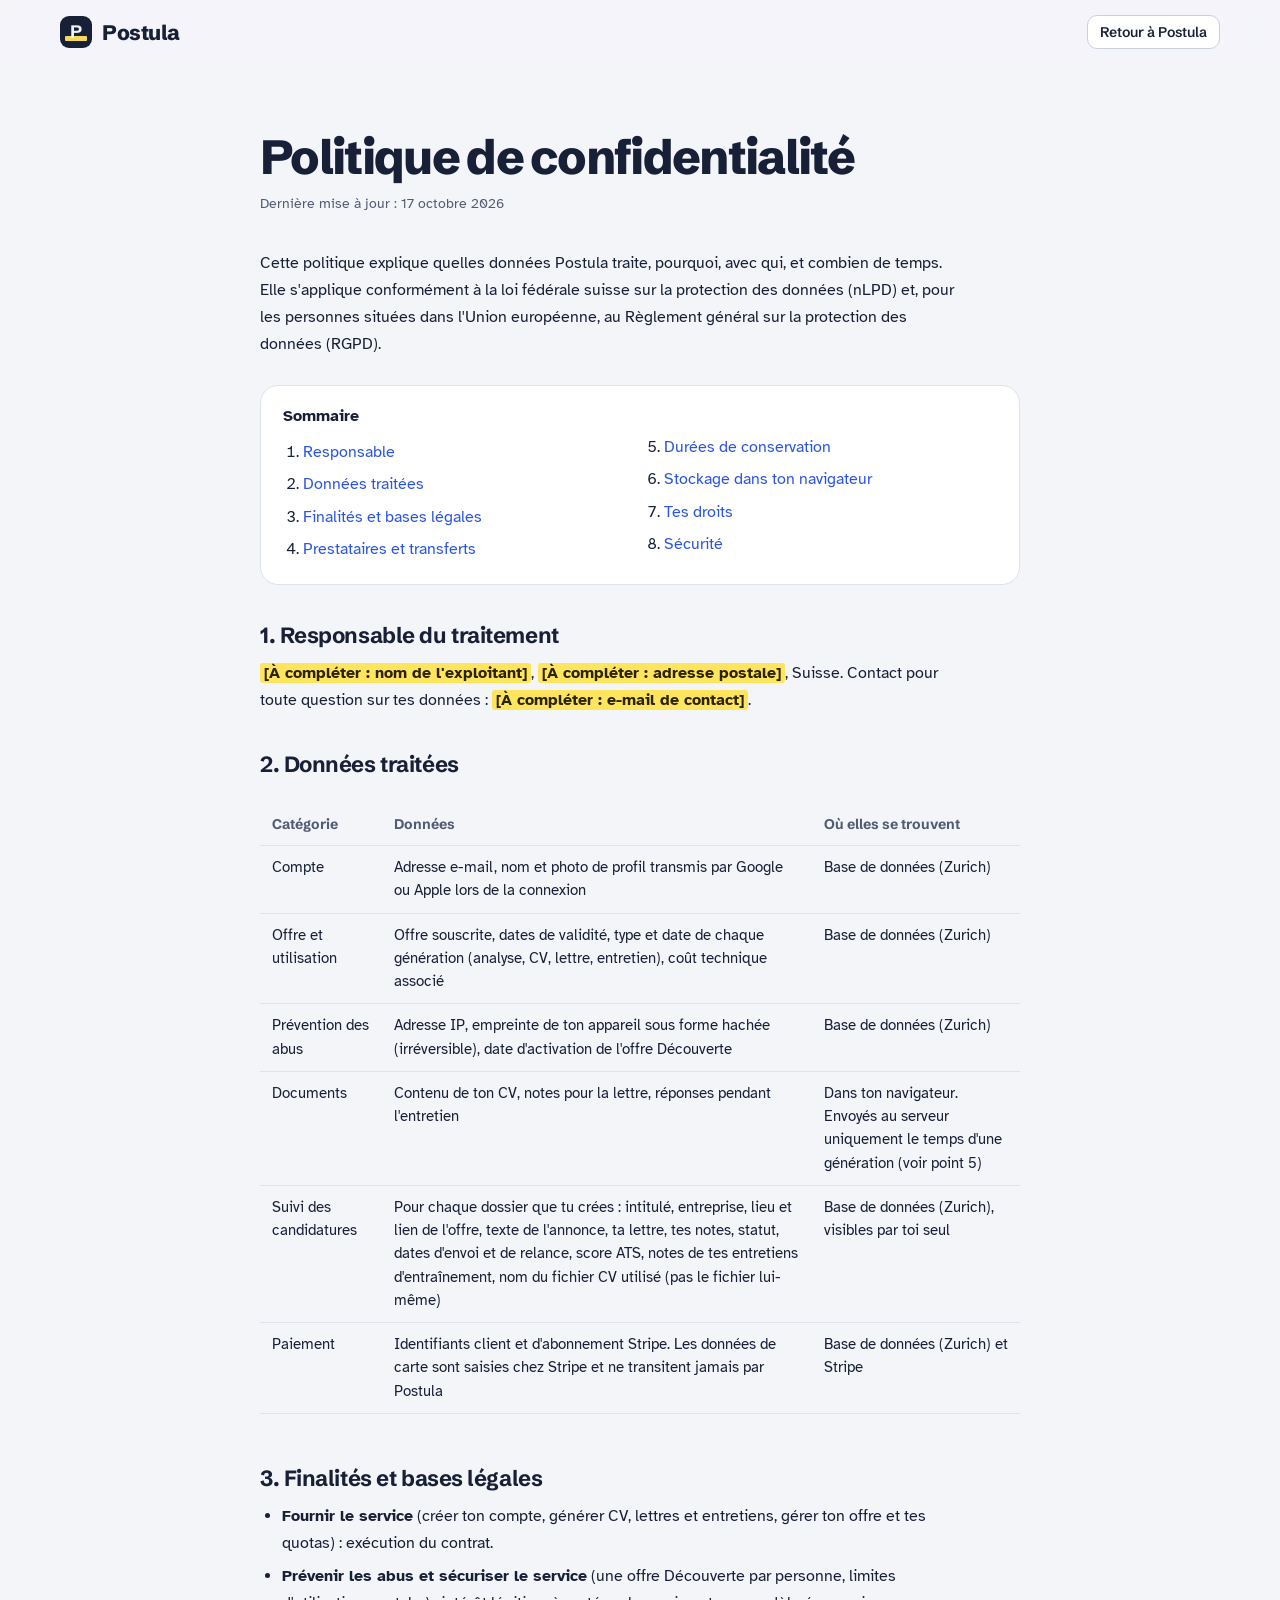
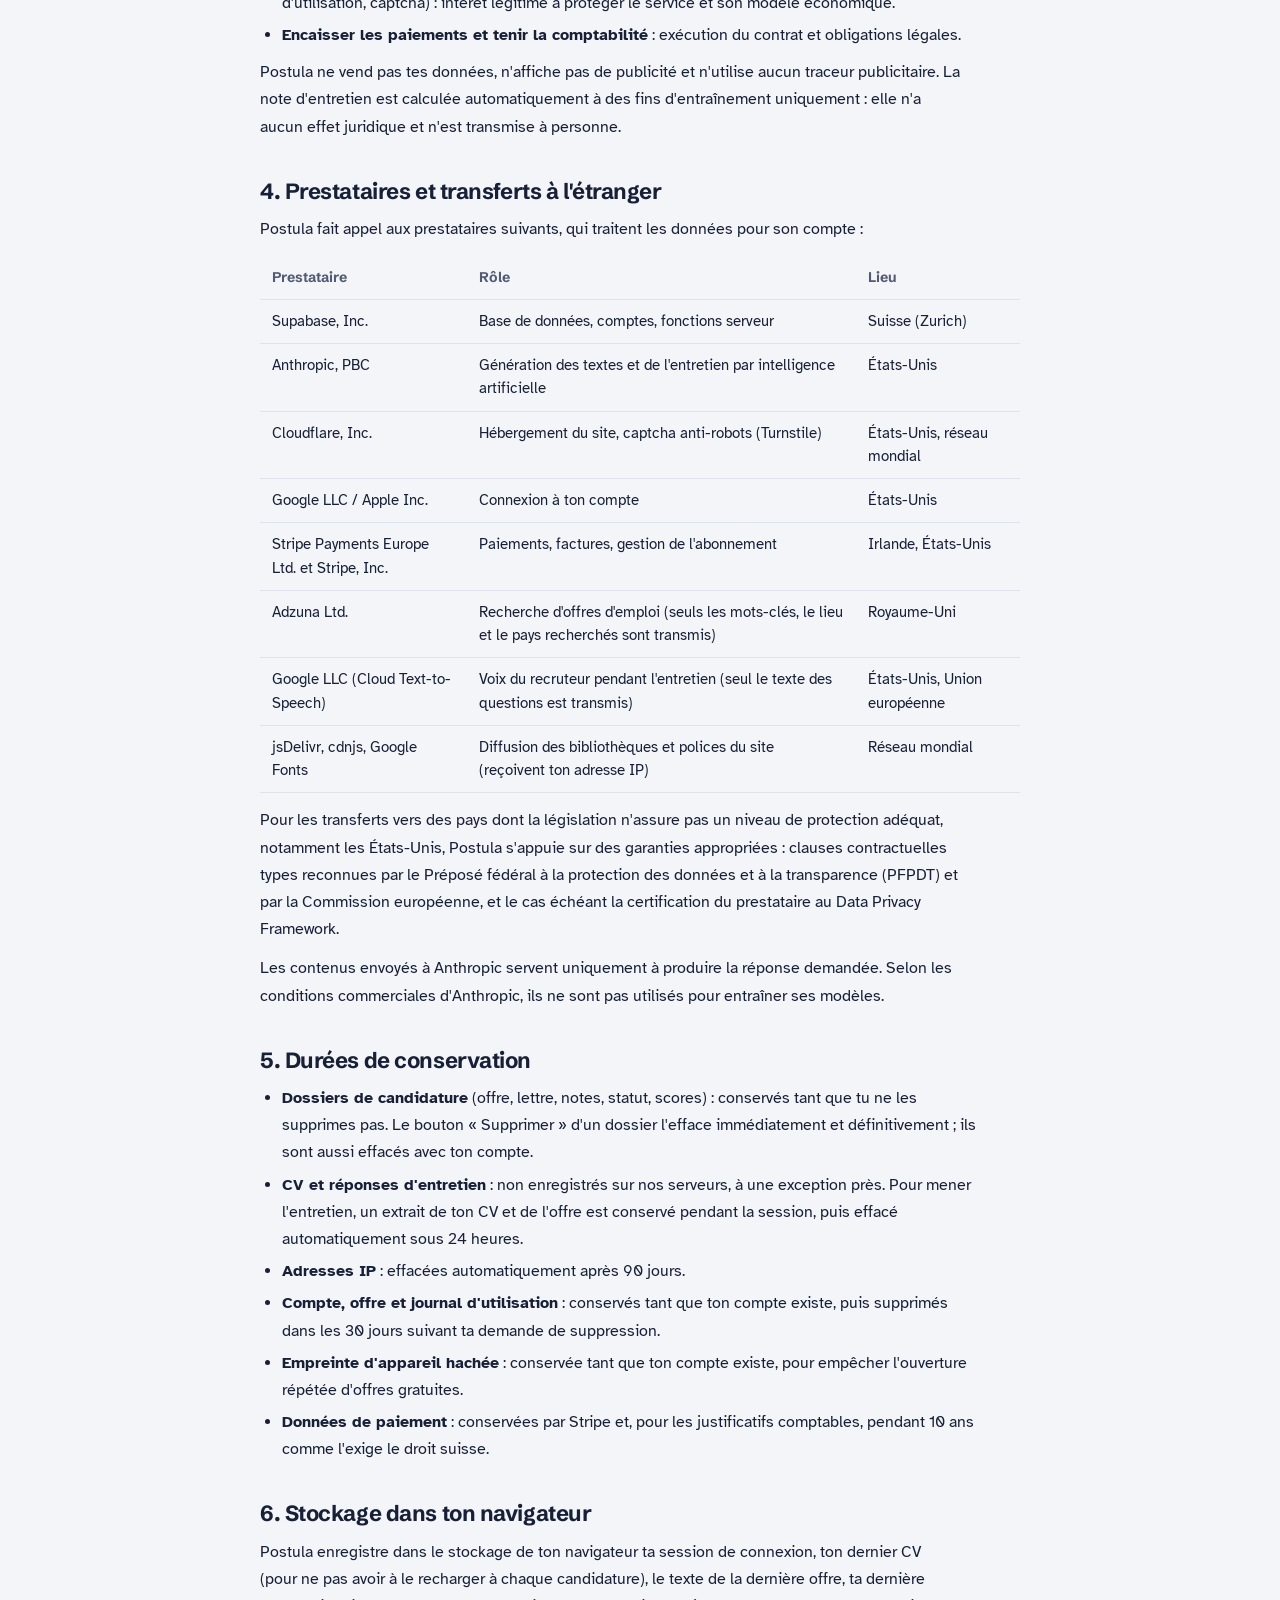
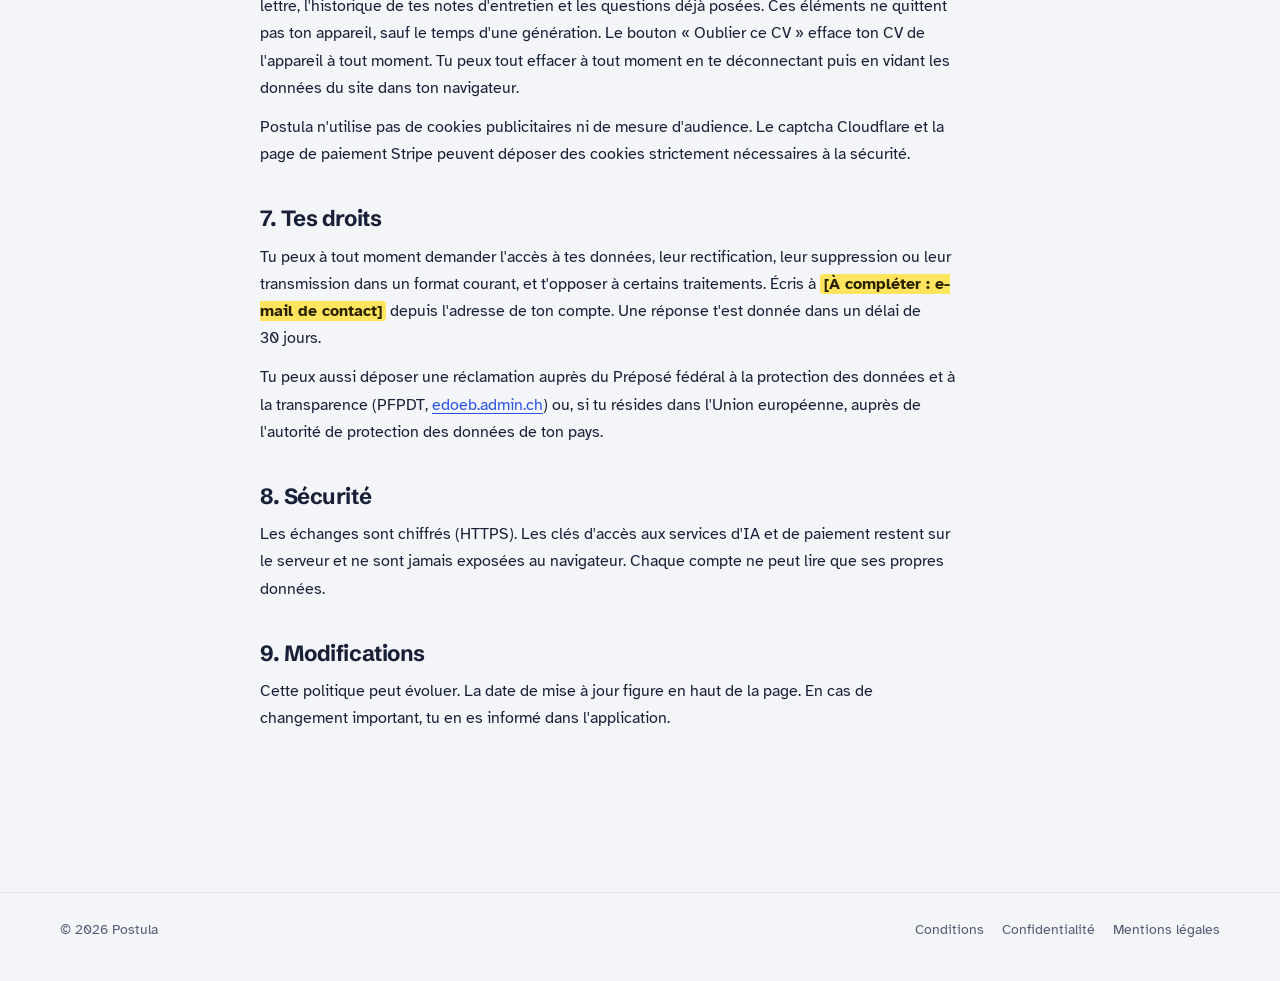
==== commit c5c97051: "Candidatures, offres d'emploi, score ATS et traduction, reliés à l'entretien - Mes candidatures : un" ====
--- a/web/confidentialite.html
+++ b/web/confidentialite.html
@@ -20,7 +20,7 @@
 </header>
 <main class="wrap"><article class="legal">
 <h1>Politique de confidentialité</h1>
-<p class="updated">Dernière mise à jour : 14 octobre 2026</p>
+<p class="updated">Dernière mise à jour : 17 octobre 2026</p>
 <p>Cette politique explique quelles données Postula traite, pourquoi, avec qui, et combien de temps. Elle s'applique conformément à la loi fédérale suisse sur la protection des données (nLPD) et, pour les personnes situées dans l'Union européenne, au Règlement général sur la protection des données (RGPD).</p>
 
 <nav class="toc" aria-label="Sommaire"><b>Sommaire</b><ol>
@@ -40,7 +40,8 @@
     <tr><td>Compte</td><td>Adresse e-mail, nom et photo de profil transmis par Google ou Apple lors de la connexion</td><td>Base de données (Zurich)</td></tr>
     <tr><td>Offre et utilisation</td><td>Offre souscrite, dates de validité, type et date de chaque génération (analyse, CV, lettre, entretien), coût technique associé</td><td>Base de données (Zurich)</td></tr>
     <tr><td>Prévention des abus</td><td>Adresse IP, empreinte de ton appareil sous forme hachée (irréversible), date d'activation de l'offre Découverte</td><td>Base de données (Zurich)</td></tr>
-    <tr><td>Documents</td><td>Texte de l'offre, contenu de ton CV, notes pour la lettre, réponses pendant l'entretien</td><td>Dans ton navigateur. Envoyés au serveur uniquement le temps d'une génération (voir point 5)</td></tr>
+    <tr><td>Documents</td><td>Contenu de ton CV, notes pour la lettre, réponses pendant l'entretien</td><td>Dans ton navigateur. Envoyés au serveur uniquement le temps d'une génération (voir point 5)</td></tr>
+    <tr><td>Suivi des candidatures</td><td>Pour chaque dossier que tu crées : intitulé, entreprise, lieu et lien de l'offre, texte de l'annonce, ta lettre, tes notes, statut, dates d'envoi et de relance, score ATS, notes de tes entretiens d'entraînement, nom du fichier CV utilisé (pas le fichier lui-même)</td><td>Base de données (Zurich), visibles par toi seul</td></tr>
     <tr><td>Paiement</td><td>Identifiants client et d'abonnement Stripe. Les données de carte sont saisies chez Stripe et ne transitent jamais par Postula</td><td>Base de données (Zurich) et Stripe</td></tr>
   </tbody>
 </table></div>
@@ -63,6 +64,8 @@
     <tr><td>Cloudflare, Inc.</td><td>Hébergement du site, captcha anti-robots (Turnstile)</td><td>États-Unis, réseau mondial</td></tr>
     <tr><td>Google LLC / Apple Inc.</td><td>Connexion à ton compte</td><td>États-Unis</td></tr>
     <tr><td>Stripe Payments Europe Ltd. et Stripe, Inc.</td><td>Paiements, factures, gestion de l'abonnement</td><td>Irlande, États-Unis</td></tr>
+    <tr><td>Adzuna Ltd.</td><td>Recherche d'offres d'emploi (seuls les mots-clés, le lieu et le pays recherchés sont transmis)</td><td>Royaume-Uni</td></tr>
+    <tr><td>Google LLC (Cloud Text-to-Speech)</td><td>Voix du recruteur pendant l'entretien (seul le texte des questions est transmis)</td><td>États-Unis, Union européenne</td></tr>
     <tr><td>jsDelivr, cdnjs, Google Fonts</td><td>Diffusion des bibliothèques et polices du site (reçoivent ton adresse IP)</td><td>Réseau mondial</td></tr>
   </tbody>
 </table></div>
@@ -71,7 +74,8 @@
 
 <h2 id="durees">5. Durées de conservation</h2>
 <ul>
-  <li><b>CV, offre, lettre et réponses d'entretien</b> : non enregistrés sur nos serveurs, à une exception près. Pour mener l'entretien, un extrait de ton CV et de l'offre est conservé pendant la session, puis effacé automatiquement sous 24&nbsp;heures.</li>
+  <li><b>Dossiers de candidature</b> (offre, lettre, notes, statut, scores) : conservés tant que tu ne les supprimes pas. Le bouton « Supprimer » d'un dossier l'efface immédiatement et définitivement ; ils sont aussi effacés avec ton compte.</li>
+  <li><b>CV et réponses d'entretien</b> : non enregistrés sur nos serveurs, à une exception près. Pour mener l'entretien, un extrait de ton CV et de l'offre est conservé pendant la session, puis effacé automatiquement sous 24&nbsp;heures.</li>
   <li><b>Adresses IP</b> : effacées automatiquement après 90&nbsp;jours.</li>
   <li><b>Compte, offre et journal d'utilisation</b> : conservés tant que ton compte existe, puis supprimés dans les 30&nbsp;jours suivant ta demande de suppression.</li>
   <li><b>Empreinte d'appareil hachée</b> : conservée tant que ton compte existe, pour empêcher l'ouverture répétée d'offres gratuites.</li>
--- a/web/styles.css
+++ b/web/styles.css
@@ -87,7 +87,7 @@
 label{font-family:var(--f-display);font-weight:600;font-size:14px;display:block;margin-bottom:7px;color:var(--ink)}
 
 /* ---------- Contrôles ---------- */
-input[type=text],input[type=url],textarea,select{width:100%;font:inherit;font-size:15px;color:var(--ink);background:var(--paper);border:1px solid var(--line);border-radius:var(--r-ctl);padding:11px 13px;transition:border-color .15s,background .15s,box-shadow .15s}
+input[type=text],input[type=url],input[type=search],input[type=date],textarea,select{width:100%;font:inherit;font-size:15px;color:var(--ink);background:var(--paper);border:1px solid var(--line);border-radius:var(--r-ctl);padding:11px 13px;transition:border-color .15s,background .15s,box-shadow .15s}
 input:hover,textarea:hover,select:hover{border-color:var(--line-2)}
 input:focus,textarea:focus,select:focus{outline:none;border-color:var(--blue);background:var(--sheet);box-shadow:0 0 0 4px color-mix(in srgb,var(--blue) 18%,transparent)}
 textarea{resize:vertical;min-height:120px;line-height:1.55}
@@ -168,8 +168,8 @@
 
 .section{padding-block:56px;border-top:1px solid var(--line)}
 .section h2{font-size:clamp(26px,3.2vw,36px);max-width:22ch}
-.how{display:grid;grid-template-columns:repeat(3,minmax(0,1fr));gap:28px;margin:30px 0 0;padding:0;list-style:none;counter-reset:how}
-@media (max-width:860px){.how{grid-template-columns:minmax(0,1fr);gap:22px}}
+.how{display:grid;grid-template-columns:repeat(4,minmax(0,1fr));gap:28px;margin:30px 0 0;padding:0;list-style:none;counter-reset:how}
+@media (max-width:1000px){.how{grid-template-columns:repeat(2,minmax(0,1fr))}}@media (max-width:640px){.how{grid-template-columns:minmax(0,1fr);gap:22px}}
 .how li{counter-increment:how;display:flex;flex-direction:column;gap:8px;padding-top:18px;border-top:2px solid var(--ink)}
 .how li::before{content:counter(how);font-family:var(--f-display);font-weight:800;font-size:15px;color:var(--blue)}
 .how h3{font-size:19px}
@@ -377,3 +377,158 @@
   .steps .n{width:32px;height:32px;font-size:14px}
   .steps ol::before,.steps ol::after{top:15px}
 }
+
+/* Alternative LinkedIn (pas de CV) */
+.li-alt{border:1px dashed var(--line);border-radius:14px;padding:0 14px;background:var(--paper)}
+.li-alt summary{cursor:pointer;list-style:none;padding:12px 26px 12px 0;font-weight:600;position:relative;color:var(--blue)}
+.li-alt summary::-webkit-details-marker{display:none}
+.li-alt summary::after{content:"+";position:absolute;right:4px;top:50%;transform:translateY(-50%);font-size:18px}
+.li-alt[open] summary::after{content:"–"}
+.li-alt[open]{padding-bottom:14px}
+.li-alt p{margin:0;font-size:14px;line-height:1.5}
+.li-alt textarea{width:100%}
+.linkbtn{background:none;border:0;padding:0;font:inherit;color:var(--ink-2);cursor:pointer}
+.linkbtn:hover{color:var(--ink);text-decoration:underline}
+.linkbtn[hidden]{display:none}
+
+/* Réponse à l'oral : on voit en direct si le micro capte */
+.voice{display:flex;gap:16px;align-items:center;padding:14px 16px;border-radius:16px;border:1px solid var(--line);background:var(--paper);transition:border-color .2s,background .2s}
+.voice[hidden]{display:none}
+.vmic{position:relative;appearance:none;cursor:pointer;flex:none;width:68px;height:68px;border-radius:50%;display:grid;place-items:center;border:1px solid var(--line-2);background:var(--sheet);color:var(--ink);transition:transform .12s,background .2s,color .2s}
+.vmic svg{width:26px;height:26px;position:relative}
+.vmic:active{transform:scale(.95)}
+.vmic:focus-visible{outline:2px solid var(--blue);outline-offset:3px}
+.vmic .rings{position:absolute;inset:0;border-radius:50%;pointer-events:none}
+.vbody{flex:1;min-width:0}
+.vstate{font-family:var(--f-display);font-weight:700;font-size:16px;display:flex;align-items:center;gap:8px}
+.vhint{font-size:13.5px;color:var(--ink-2);margin-top:2px}
+.vhint:empty{display:none}
+.vlive{margin:6px 0 0;font-size:16px;line-height:1.45;color:var(--ink);max-height:7.5em;overflow:auto;overflow-wrap:anywhere}
+.vlive:empty{display:none}
+.vlive .tmp{color:var(--ink-2)}
+/* à l'écoute, rien entendu pour l'instant */
+.voice[data-mode="listening"]{border-color:var(--blue);background:var(--blue-soft)}
+.voice[data-mode="listening"] .vmic{background:var(--blue);border-color:var(--blue);color:#fff}
+.voice[data-mode="listening"] .vmic .rings{animation:ring 1.6s ease-out infinite;box-shadow:0 0 0 6px color-mix(in srgb,var(--blue) 35%,transparent)}
+/* la voix est captée */
+.voice[data-mode="hearing"]{border-color:var(--good);background:color-mix(in srgb,var(--good) 10%,var(--sheet))}
+.voice[data-mode="hearing"] .vmic{background:var(--good);border-color:var(--good);color:#fff}
+.voice[data-mode="hearing"] .vmic .rings{animation:ring .7s ease-out infinite;box-shadow:0 0 0 8px color-mix(in srgb,var(--good) 40%,transparent)}
+.voice[data-mode="silent"]{border-color:var(--warn)}
+.voice[data-mode="silent"] .vmic{background:var(--warn);border-color:var(--warn);color:#fff}
+.voice[data-mode="error"]{border-color:var(--danger)}
+.voice .dot{width:9px;height:9px;border-radius:50%;background:currentColor;flex:none}
+.voice[data-mode="hearing"] .vstate{color:var(--good)}
+.voice[data-mode="listening"] .vstate{color:var(--blue)}
+.voice[data-mode="silent"] .vstate{color:var(--warn)}
+.voice[data-mode="error"] .vstate{color:var(--danger)}
+@media (prefers-reduced-motion:reduce){.vmic .rings{animation:none!important}}
+@media (max-width:520px){.voice{padding:12px}.vmic{width:60px;height:60px}}
+
+/* Entretien sur mobile / écran étroit : panneau du recruteur compact pour garder le micro et la conversation à l'écran */
+@media (max-width:920px){
+  .room{gap:12px}
+  .recruiter{display:grid;grid-template-columns:auto 1fr auto;grid-template-areas:"av who clock" "bar bar bar" "st st st" "act act act";align-items:center;gap:8px 12px;padding:14px 16px;text-align:left}
+  .recruiter .avatar{grid-area:av;width:52px;height:52px;font-size:19px}
+  .recruiter .avatar::before,.recruiter .avatar::after{inset:-5px}
+  .recruiter .who{grid-area:who;min-width:0}
+  .recruiter .who b{font-size:16px}
+  .recruiter .who small{font-size:12.5px;display:block;white-space:nowrap;overflow:hidden;text-overflow:ellipsis}
+  .recruiter .clock{grid-area:clock;font-size:30px}
+  .recruiter .bar{grid-area:bar}
+  .recruiter .state{grid-area:st;justify-content:flex-start;min-height:0;font-size:13.5px}
+  .recruiter > .row{grid-area:act;justify-content:flex-start!important;gap:8px}
+  .recruiter > .row .btn{padding:7px 12px;font-size:13.5px;min-height:0}
+  .transcript{max-height:42vh;min-height:120px}
+}
+
+/* Administration */
+.adm main{padding-top:24px;padding-bottom:60px}
+.adm-head{display:flex;align-items:center;justify-content:space-between;gap:12px;flex-wrap:wrap}
+.adm-head h1,.adm-head h2{margin:0}
+.adm-stats{display:grid;grid-template-columns:repeat(auto-fill,minmax(190px,1fr));gap:12px}
+.adm-tile{display:flex;flex-direction:column;gap:4px;padding:16px 18px}
+.adm-tile span{font-size:13px;color:var(--ink-2)}
+.adm-tile b{font-family:var(--f-display);font-size:26px;letter-spacing:-.02em}
+.adm-tile small{font-size:12.5px;color:var(--ink-2)}
+.adm-list{display:flex;flex-direction:column}
+.adm-user{display:grid;grid-template-columns:minmax(0,1fr) auto auto;gap:14px;align-items:center;padding:14px 0;border-top:1px solid var(--line)}
+.adm-user:first-child{border-top:0}
+.adm-user .who b{display:block}
+.adm-user small{display:block;font-size:13px;color:var(--ink-2);overflow-wrap:anywhere}
+.adm-user .note{margin-top:4px}
+.adm-user .use{text-align:right;font-size:14px}
+.badges{display:flex;flex-wrap:wrap;gap:6px;margin-top:6px}
+.pill.mark{background:var(--marker);color:var(--marker-ink);border-color:transparent}
+.pill.bad{background:color-mix(in srgb,var(--danger) 14%,transparent);color:var(--danger);border-color:transparent}
+.adm-log{display:flex;flex-direction:column;gap:6px;font-size:14px}
+.adm-dlg{width:min(620px,calc(100vw - 24px));max-height:calc(100dvh - 24px);border:1px solid var(--line);border-radius:var(--r-panel);background:var(--sheet);color:var(--ink);padding:20px;box-shadow:var(--shadow-float)}
+.adm-dlg::backdrop{background:rgba(10,14,25,.45)}
+.adm-dlg fieldset{border:1px solid var(--line);border-radius:12px;padding:12px 14px;margin:0}
+.adm-dlg legend{font-family:var(--f-display);font-weight:700;padding:0 6px}
+.adm-dlg select{width:auto;flex:1 1 140px}
+.adm-info{display:flex;flex-direction:column;gap:6px}
+@media (max-width:640px){.adm-user{grid-template-columns:1fr auto}.adm-user .use{grid-column:1;text-align:left}.adm-user .btn{grid-row:1;grid-column:2}}
+.sr{position:absolute;width:1px;height:1px;overflow:hidden;clip:rect(0 0 0 0);white-space:nowrap}
+
+/* Espaces de l'app : candidatures, offres d'emploi, dossier */
+.apptabs{display:flex;gap:6px;padding:5px;margin:4px 0 18px;background:var(--sheet);border:1px solid var(--line);border-radius:14px;overflow-x:auto;scrollbar-width:none}
+.apptabs::-webkit-scrollbar{display:none}
+.apptabs button{appearance:none;border:0;background:transparent;color:var(--ink-2);font:inherit;font-family:var(--f-display);font-weight:600;font-size:15px;padding:10px 14px;border-radius:10px;display:inline-flex;align-items:center;gap:8px;cursor:pointer;white-space:nowrap;flex:1 0 auto;justify-content:center}
+.apptabs button svg{width:18px;height:18px;fill:none;stroke:currentColor;stroke-width:2;stroke-linecap:round;stroke-linejoin:round}
+.apptabs button[aria-current="page"]{background:var(--ink);color:var(--on-ink)}
+.apptabs button:focus-visible{outline:2px solid var(--blue);outline-offset:2px}
+.apptabs .count{font-size:12.5px;padding:1px 7px;border-radius:999px;background:color-mix(in srgb,currentColor 14%,transparent)}
+.apptabs .count:empty{display:none}
+.dash-head{display:flex;justify-content:space-between;align-items:flex-end;gap:14px;flex-wrap:wrap}
+.dash-head h2{margin:0 0 4px}
+.dash-stats{display:grid;grid-template-columns:repeat(auto-fill,minmax(140px,1fr));gap:10px}
+.dash-stat{background:var(--sheet);border:1px solid var(--line);border-radius:14px;padding:12px 14px;display:flex;flex-direction:column;gap:2px}
+.dash-stat b{font-family:var(--f-display);font-size:24px;line-height:1.1}
+.dash-stat span{font-size:13px;color:var(--ink-2)}
+.dash-stat.alert{border-color:var(--warn)}
+.dash-stat.alert b{color:var(--warn)}
+.dash-filter button{appearance:none;cursor:pointer;font:inherit;font-size:13.5px;font-weight:600;padding:6px 12px;border-radius:999px;border:1px solid var(--line);background:var(--sheet);color:var(--ink-2)}
+.dash-filter button[aria-pressed="true"]{background:var(--ink);color:var(--on-ink);border-color:var(--ink)}
+.dash-list{display:flex;flex-direction:column;gap:10px}
+.app-card{background:var(--sheet);border:1px solid var(--line);border-radius:16px;padding:14px 16px;display:grid;grid-template-columns:minmax(0,1fr) auto;gap:10px 14px;align-items:center;box-shadow:var(--shadow-sheet)}
+.app-card h3{margin:0;font-size:17px;overflow-wrap:anywhere}
+.app-card .meta{font-size:13.5px;color:var(--ink-2);margin-top:2px;overflow-wrap:anywhere}
+.app-card .tags{display:flex;flex-wrap:wrap;gap:6px;margin-top:8px}
+.app-card .acts{display:flex;gap:8px;align-items:center;flex-wrap:wrap;justify-content:flex-end}
+.app-card select{width:auto;padding:7px 10px;font-size:14px}
+.app-card.due{border-color:var(--warn)}
+.st-todo{--st:var(--ink-2)} .st-applied{--st:var(--blue)} .st-interview{--st:#8A5CF6} .st-offer{--st:var(--good)} .st-rejected{--st:var(--danger)} .st-archived{--st:var(--line-2)}
+.app-card{border-left:4px solid var(--st,var(--line))}
+.dash-empty{text-align:center;padding:34px 18px;border:1px dashed var(--line-2);border-radius:16px;color:var(--ink-2)}
+@media (max-width:640px){.app-card{grid-template-columns:1fr}.app-card .acts{justify-content:flex-start}}
+.dossier-bar{display:flex;align-items:center;gap:10px;flex-wrap:wrap;background:var(--sheet);border:1px solid var(--line);border-radius:14px;padding:10px 14px;margin-bottom:6px}
+.dossier-title{display:flex;flex-direction:column;min-width:0;flex:1 1 220px}
+.dossier-title b{font-family:var(--f-display);overflow:hidden;text-overflow:ellipsis;white-space:nowrap}
+.dossier-bar select{width:auto;padding:8px 10px;font-size:14px}
+.dos-more{flex:1 1 100%}
+.dos-more summary{cursor:pointer;font-size:14px;font-weight:600;color:var(--blue);padding:4px 0}
+.dos-more[open] summary{margin-bottom:8px}
+/* Offres d'emploi */
+.jobs-form{display:grid;grid-template-columns:2fr 1.3fr minmax(110px,.8fr) auto;gap:10px;align-items:end}
+@media (max-width:720px){.jobs-form{grid-template-columns:1fr 1fr}.jobs-form>div:first-child,.jobs-form .btn{grid-column:1/-1}}
+.jobs-list{display:flex;flex-direction:column;gap:10px}
+.job-card{background:var(--sheet);border:1px solid var(--line);border-radius:16px;padding:14px 16px;display:flex;flex-direction:column;gap:6px;box-shadow:var(--shadow-sheet)}
+.job-card h3{margin:0;font-size:17px}
+.job-card .meta{font-size:13.5px;color:var(--ink-2)}
+.job-card p{margin:0;font-size:14.5px;color:var(--ink);display:-webkit-box;-webkit-line-clamp:3;-webkit-box-orient:vertical;overflow:hidden}
+.job-card .row{margin-top:4px}
+/* Score ATS */
+.ats{display:grid;grid-template-columns:auto 1fr;gap:16px;align-items:center}
+.ats-gauge{--v:0;width:96px;height:96px;border-radius:50%;display:grid;place-items:center;background:conic-gradient(var(--c,var(--blue)) calc(var(--v)*1%),var(--line) 0);position:relative}
+.ats-gauge::before{content:"";position:absolute;inset:9px;border-radius:50%;background:var(--sheet)}
+.ats-gauge b{position:relative;font-family:var(--f-display);font-size:28px;line-height:1}
+.ats-gauge small{position:relative;display:block;font-size:11px;color:var(--ink-2);text-align:center}
+.ats-crit{display:flex;flex-direction:column;gap:7px}
+.ats-crit div{display:grid;grid-template-columns:minmax(0,1fr) 44px;gap:8px;font-size:13.5px;align-items:center}
+.ats-crit i{grid-column:1/-1;height:6px;border-radius:9px;background:var(--line);overflow:hidden}
+.ats-crit i::after{content:"";display:block;height:100%;width:calc(var(--v)*1%);background:var(--c,var(--blue))}
+.ats-list{margin:4px 0 0;padding-left:18px;font-size:14px}
+.ats-list li{margin:3px 0}
+.chip-miss{background:color-mix(in srgb,var(--warn) 12%,transparent);color:var(--warn);border-color:transparent}
+.tr-letter{margin-top:4px}
